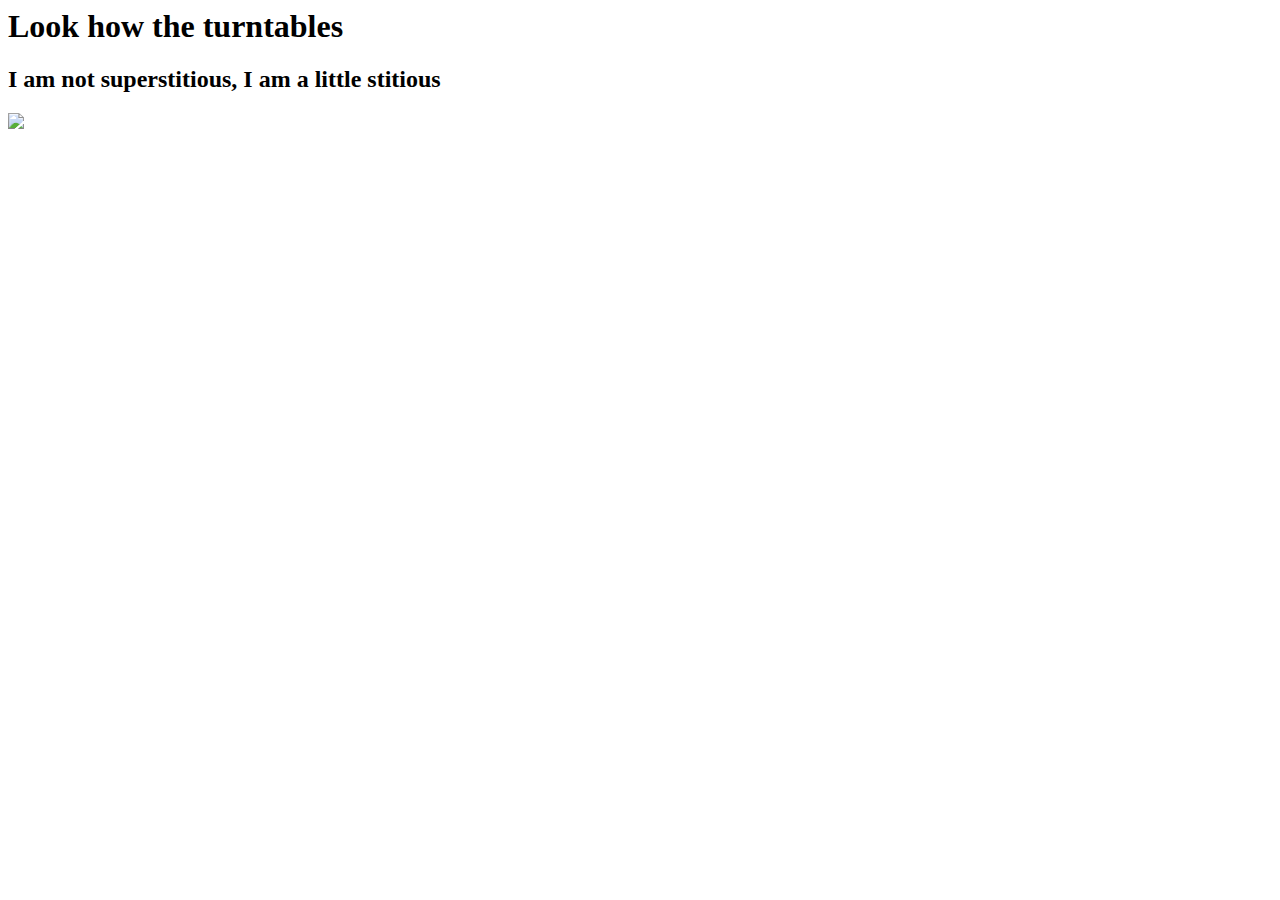
==== index.html @ 6ec38f82 "Update index.html" ====
<html lang="en">
<head>
    <meta charset="UTF-8">
    <meta name="viewport" content="width=device-width, initial-scale=1.0">
    <title>Document</title>
</head>
<body>
    <h1> Look how the turntables</h1>
    <h2>I am not superstitious, I am a little stitious</h2>
    <a> <img src="https://github.com/piyushparimal/pi/blob/3a57e7172c3b1c7725e859cbf03220beac3b795a/IMG_0705.JPG">
    </a>
    </body>
</html>
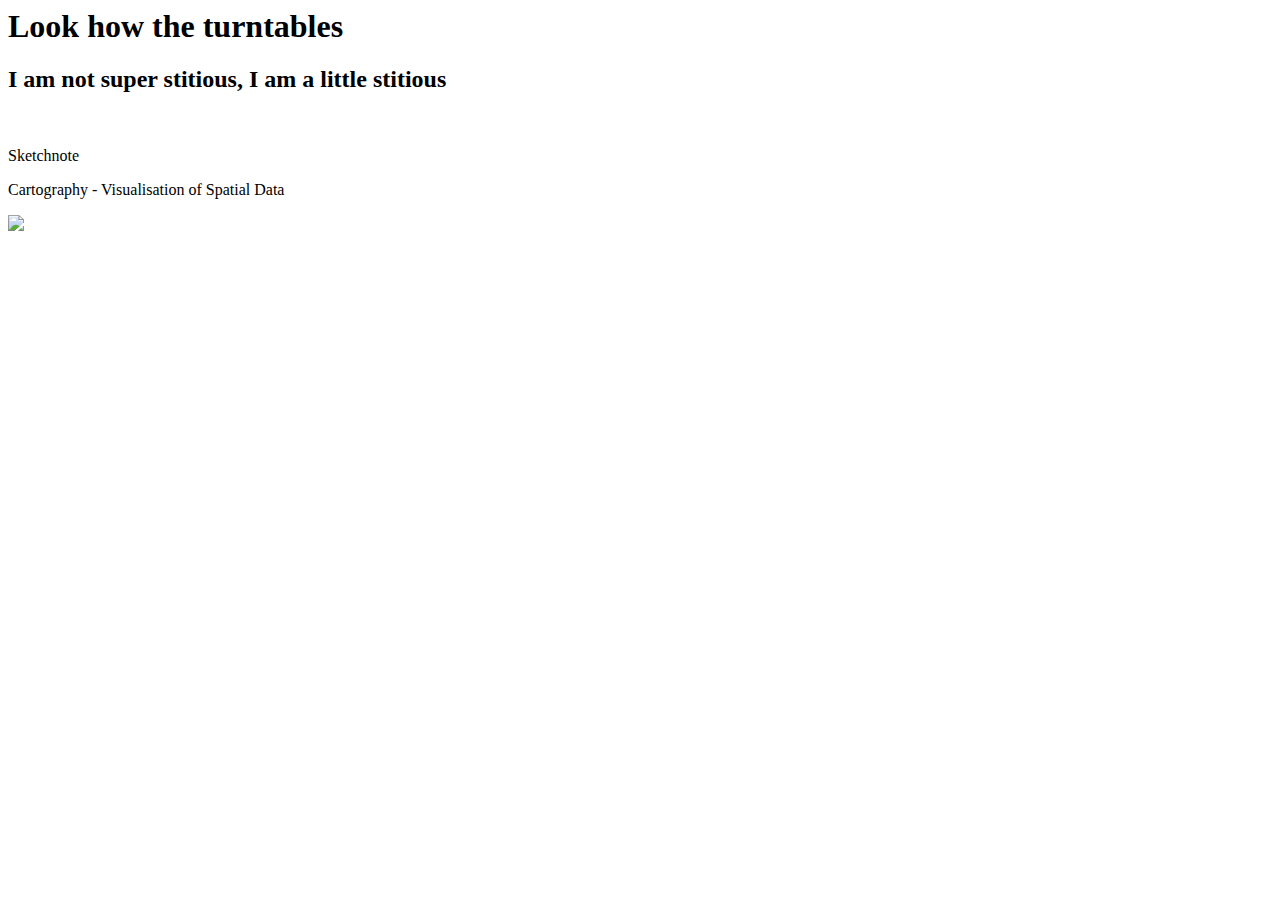
==== commit 598a3b69: "testwimg" ====
--- a/index.html
+++ b/index.html
@@ -6,8 +6,13 @@
 </head>
 <body>
     <h1> Look how the turntables</h1>
-    <h2>I am not superstitious, I am a little stitious</h2>
-    <a> <img src="https://github.com/piyushparimal/pi/blob/3a57e7172c3b1c7725e859cbf03220beac3b795a/IMG_0705.JPG">
-    </a>
+    <h2>I am not super stitious, I am a little stitious</h2>
+    <br>
+    <div class="div-section">
+        <p class="heading">Sketchnote</p>
+        <p class="sub-heading">Cartography - Visualisation of Spatial Data</p>
+        <img class="image" type="JPG" src="./pi/IMG_0705.JPG">
+    </div>
+    <br>
     </body>
-</html>
+</html>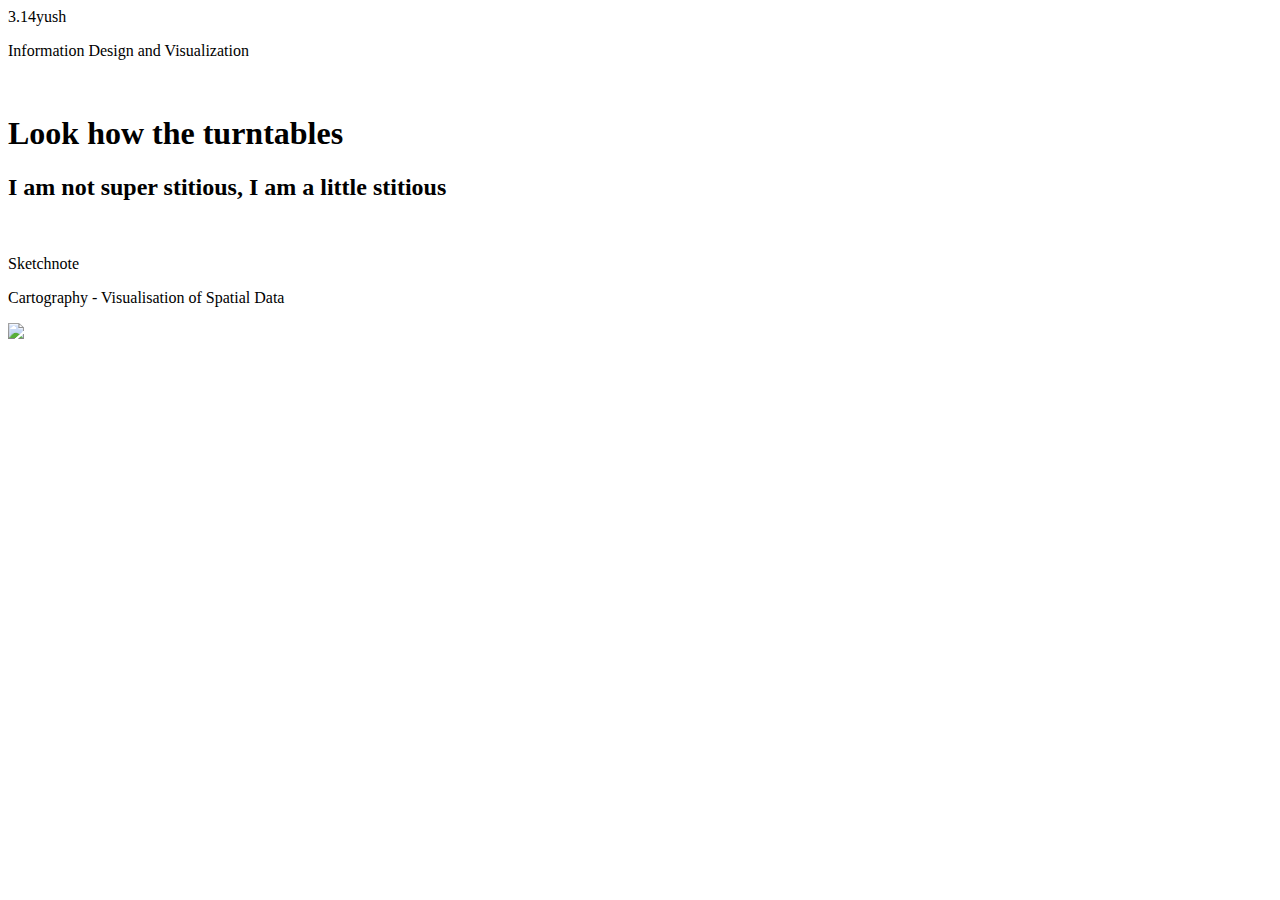
==== commit a750b2ab: "styletest2" ====
--- a/index.html
+++ b/index.html
@@ -2,9 +2,22 @@
 <head>
     <meta charset="UTF-8">
     <meta name="viewport" content="width=device-width, initial-scale=1.0">
-    <title>Document</title>
+    <title>3.14yush</title>
+    <link rel="icon" type="image" href="./Assets/IMG_20220611_154417_488.jpg">
+  <link rel="preconnect" href="https://fonts.googleapis.com">
+<link rel="preconnect" href="https://fonts.gstatic.com" crossorigin>
+<link href="https://fonts.googleapis.com/css2?family=Outfit&display=swap" rel="stylesheet">
+  <link rel="stylesheet" href="styles.css">
 </head>
-<body>
+
+<body class="body-section">
+        <div class="landing div-section">
+            <div class="flex-container-header header"> 
+                <p class="header-name font-size-22">3.14yush</p>
+            </div>
+            <p class="cover-heading"> Information Design and Visualization</p> 
+        </div>
+        <br>
     <h1> Look how the turntables</h1>
     <h2>I am not super stitious, I am a little stitious</h2>
     <br>
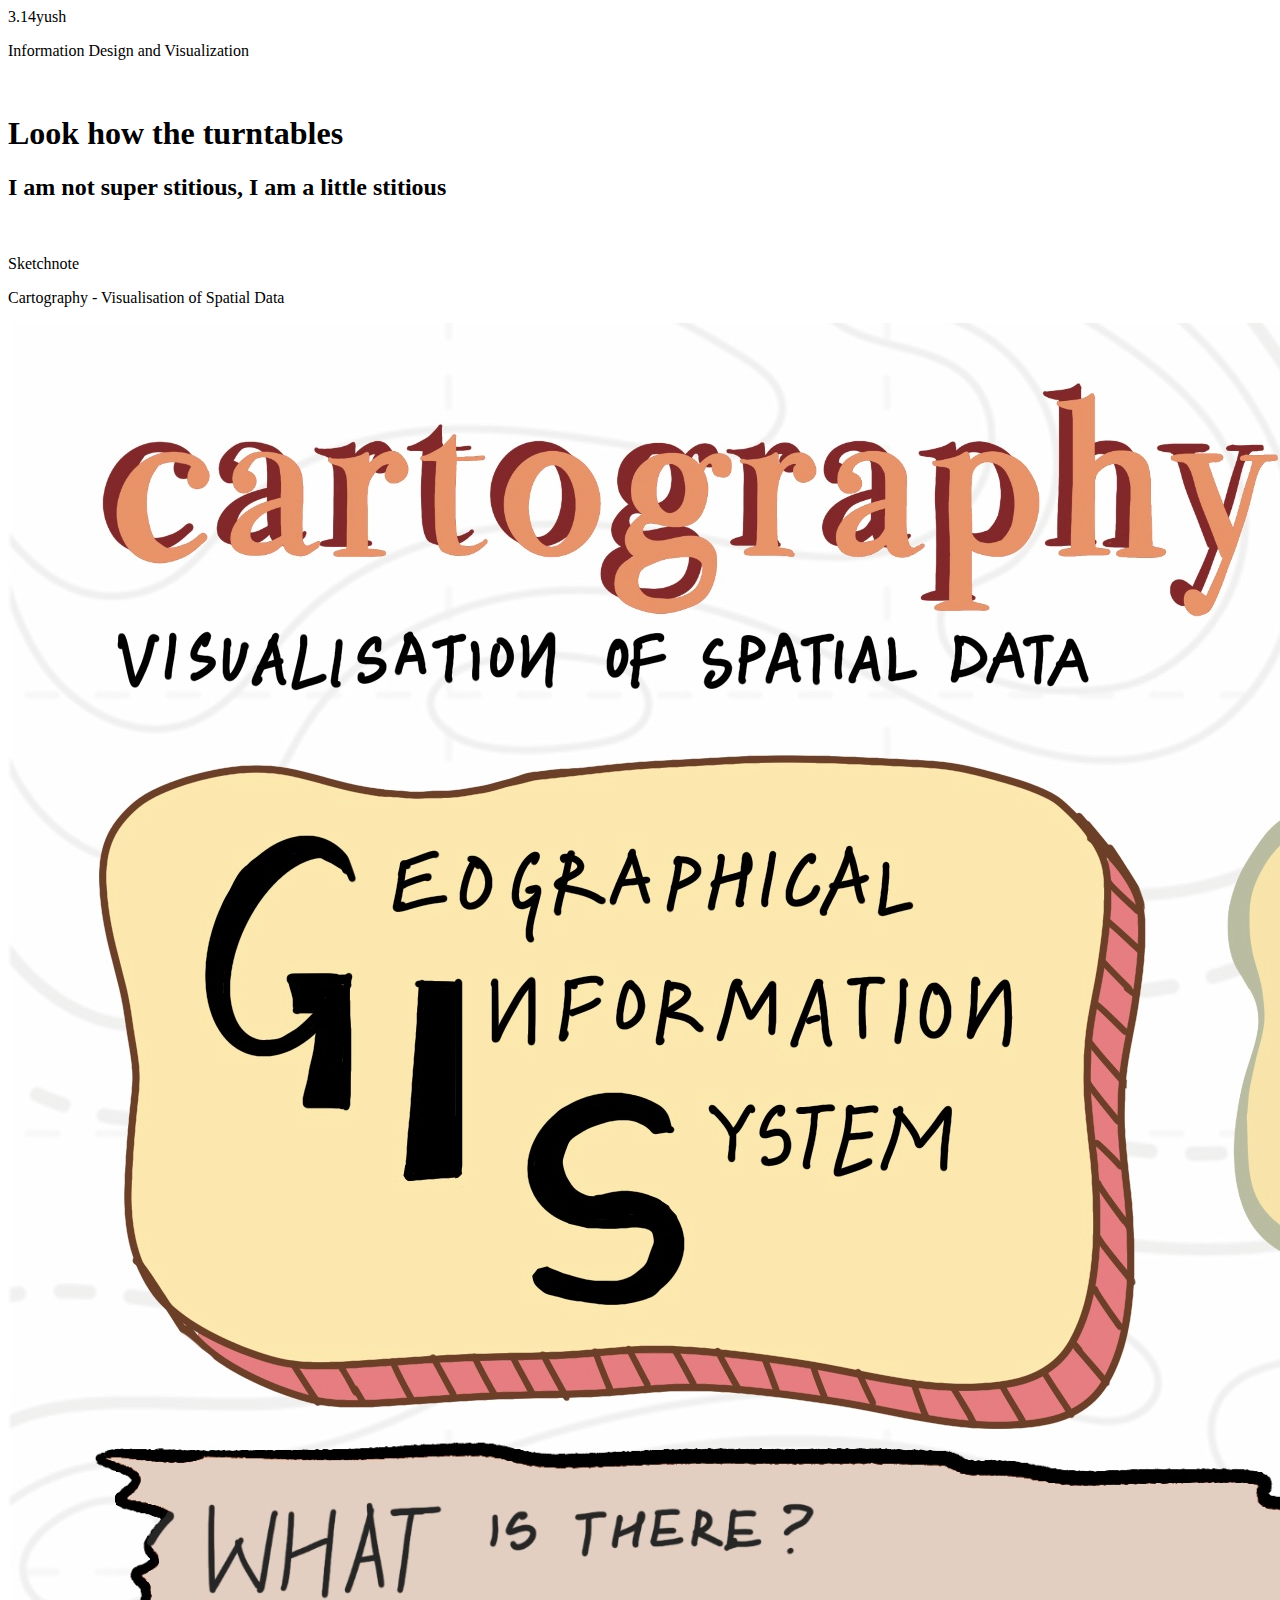
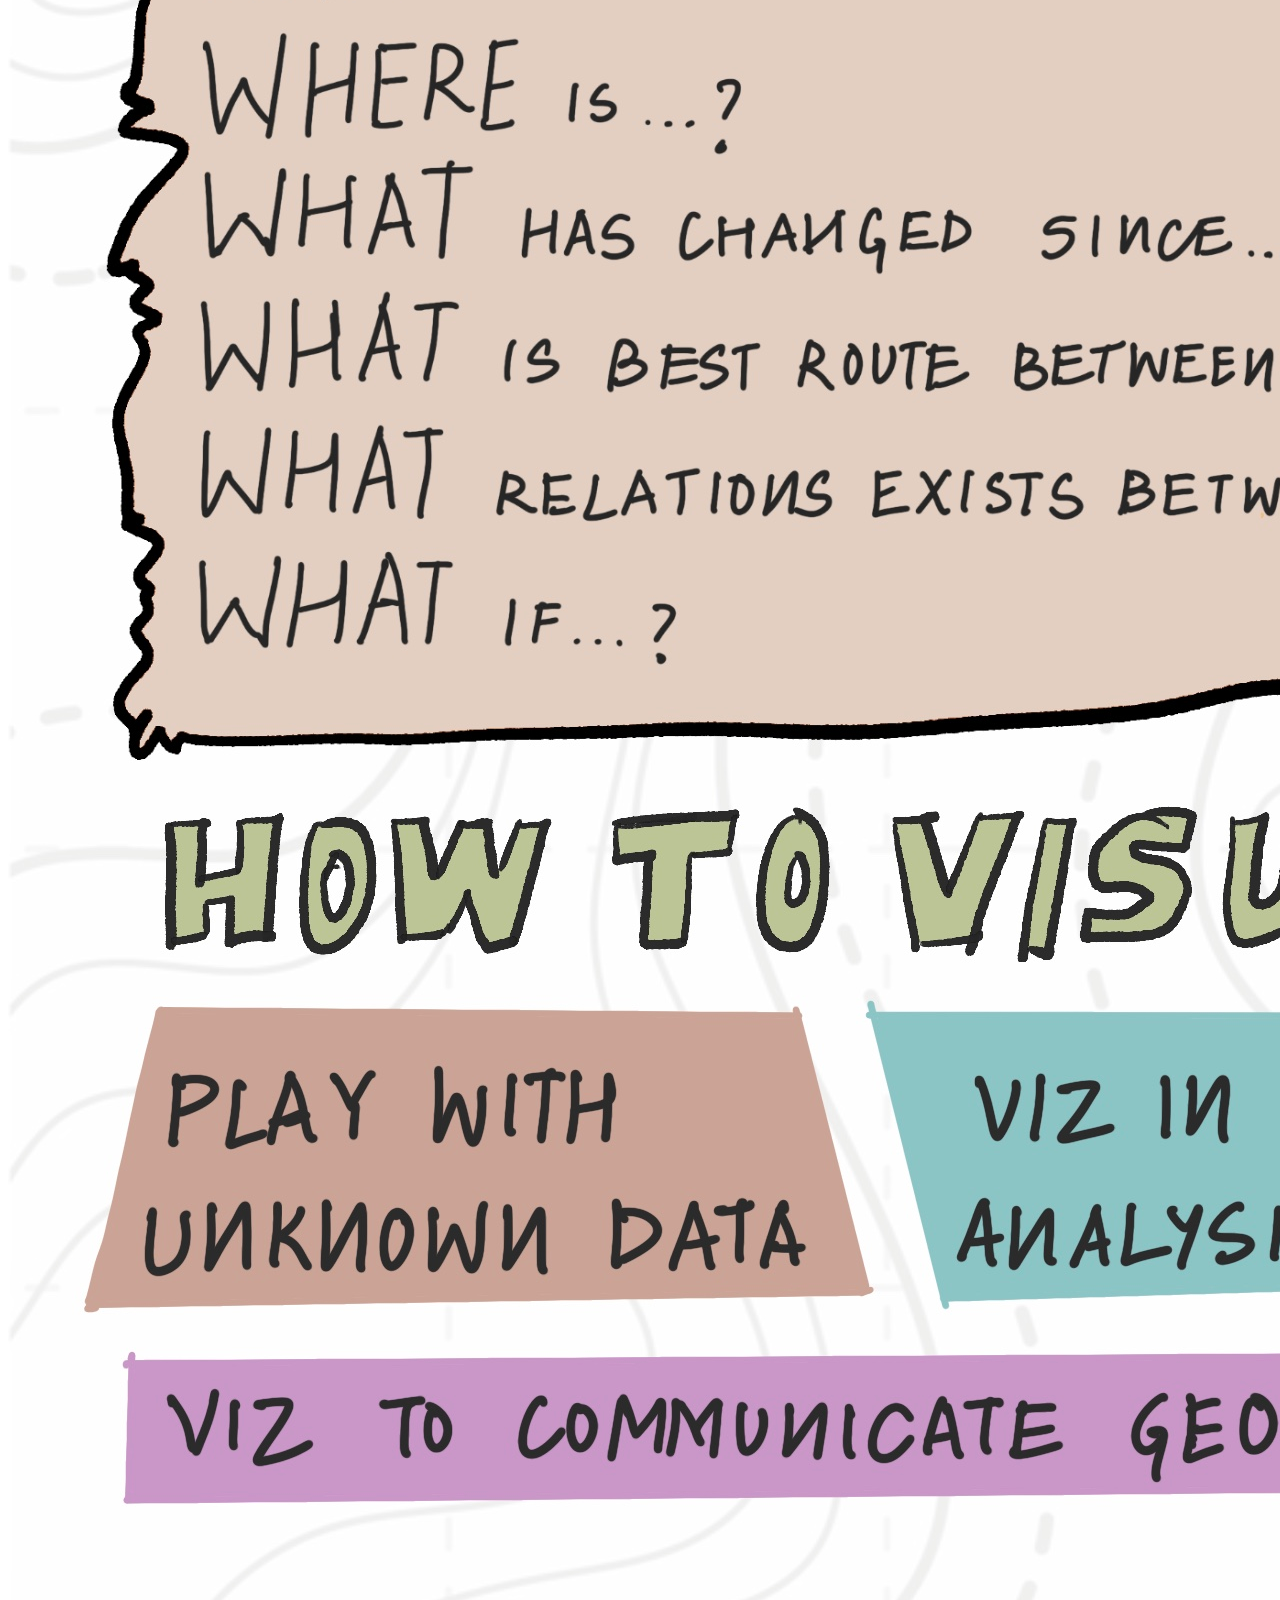
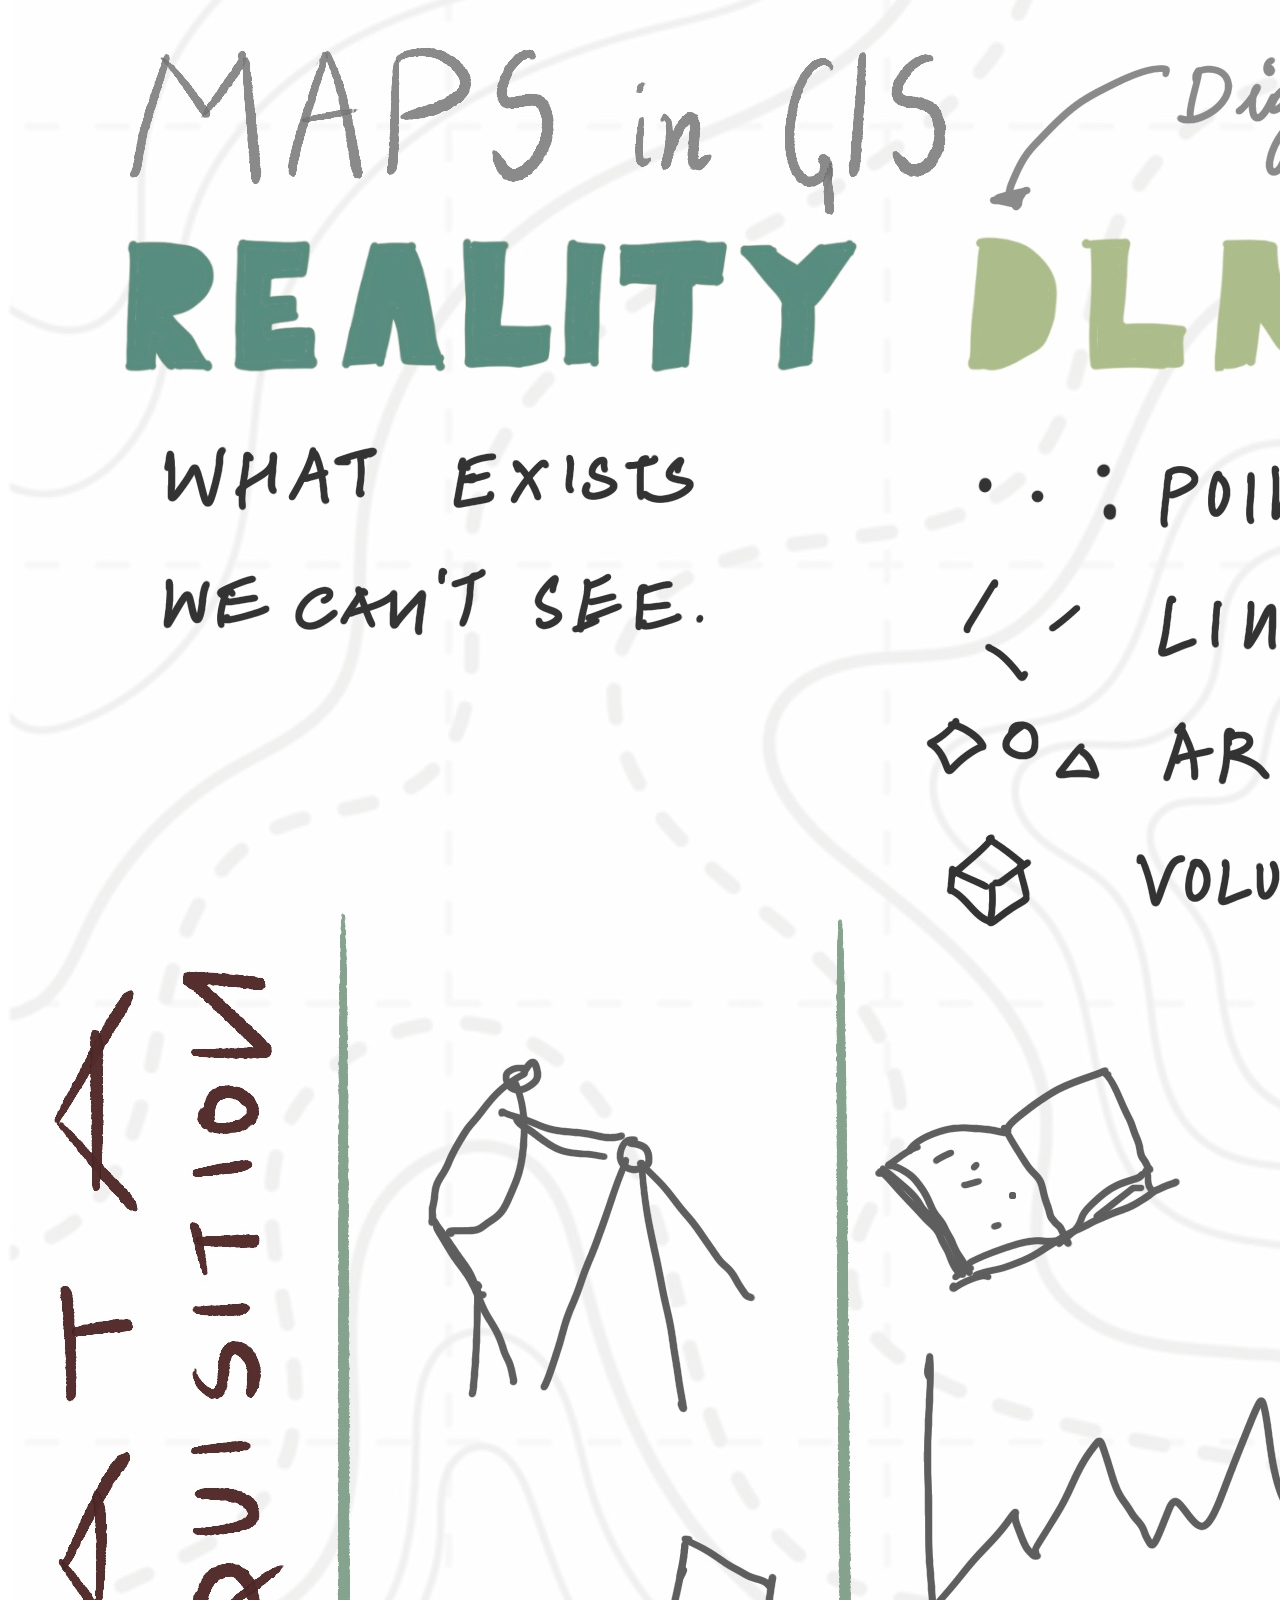
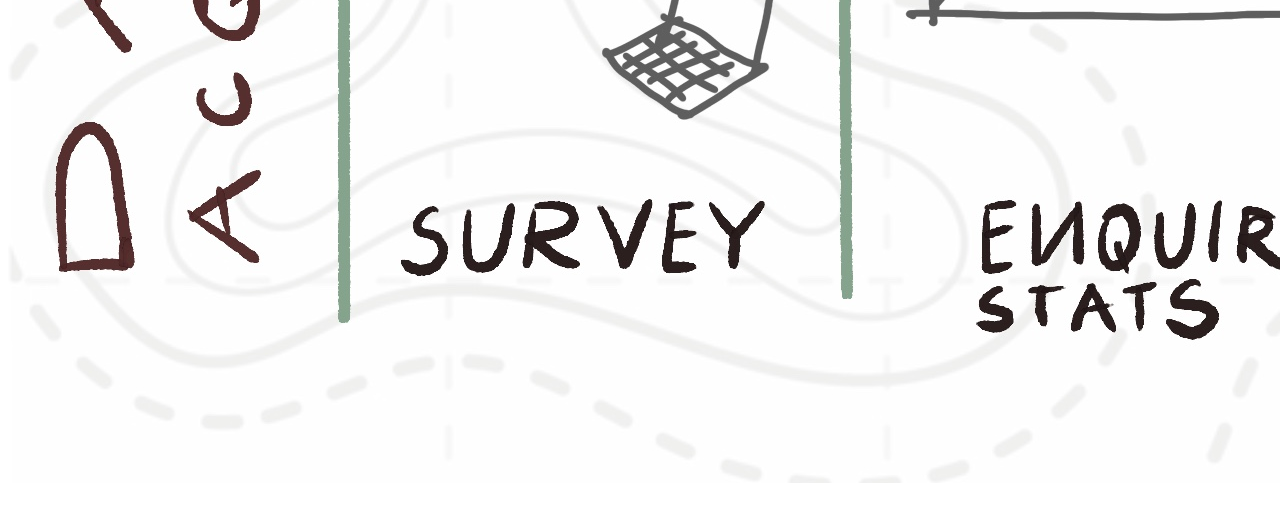
==== commit fc900735: "Update index.html" ====
--- a/index.html
+++ b/index.html
@@ -24,7 +24,7 @@
     <div class="div-section">
         <p class="heading">Sketchnote</p>
         <p class="sub-heading">Cartography - Visualisation of Spatial Data</p>
-        <img class="image" type="JPG" src="./pi/IMG_0705.JPG">
+        <img class="image" type="JPG" src="./IMG_0705.JPG">
     </div>
     <br>
     </body>
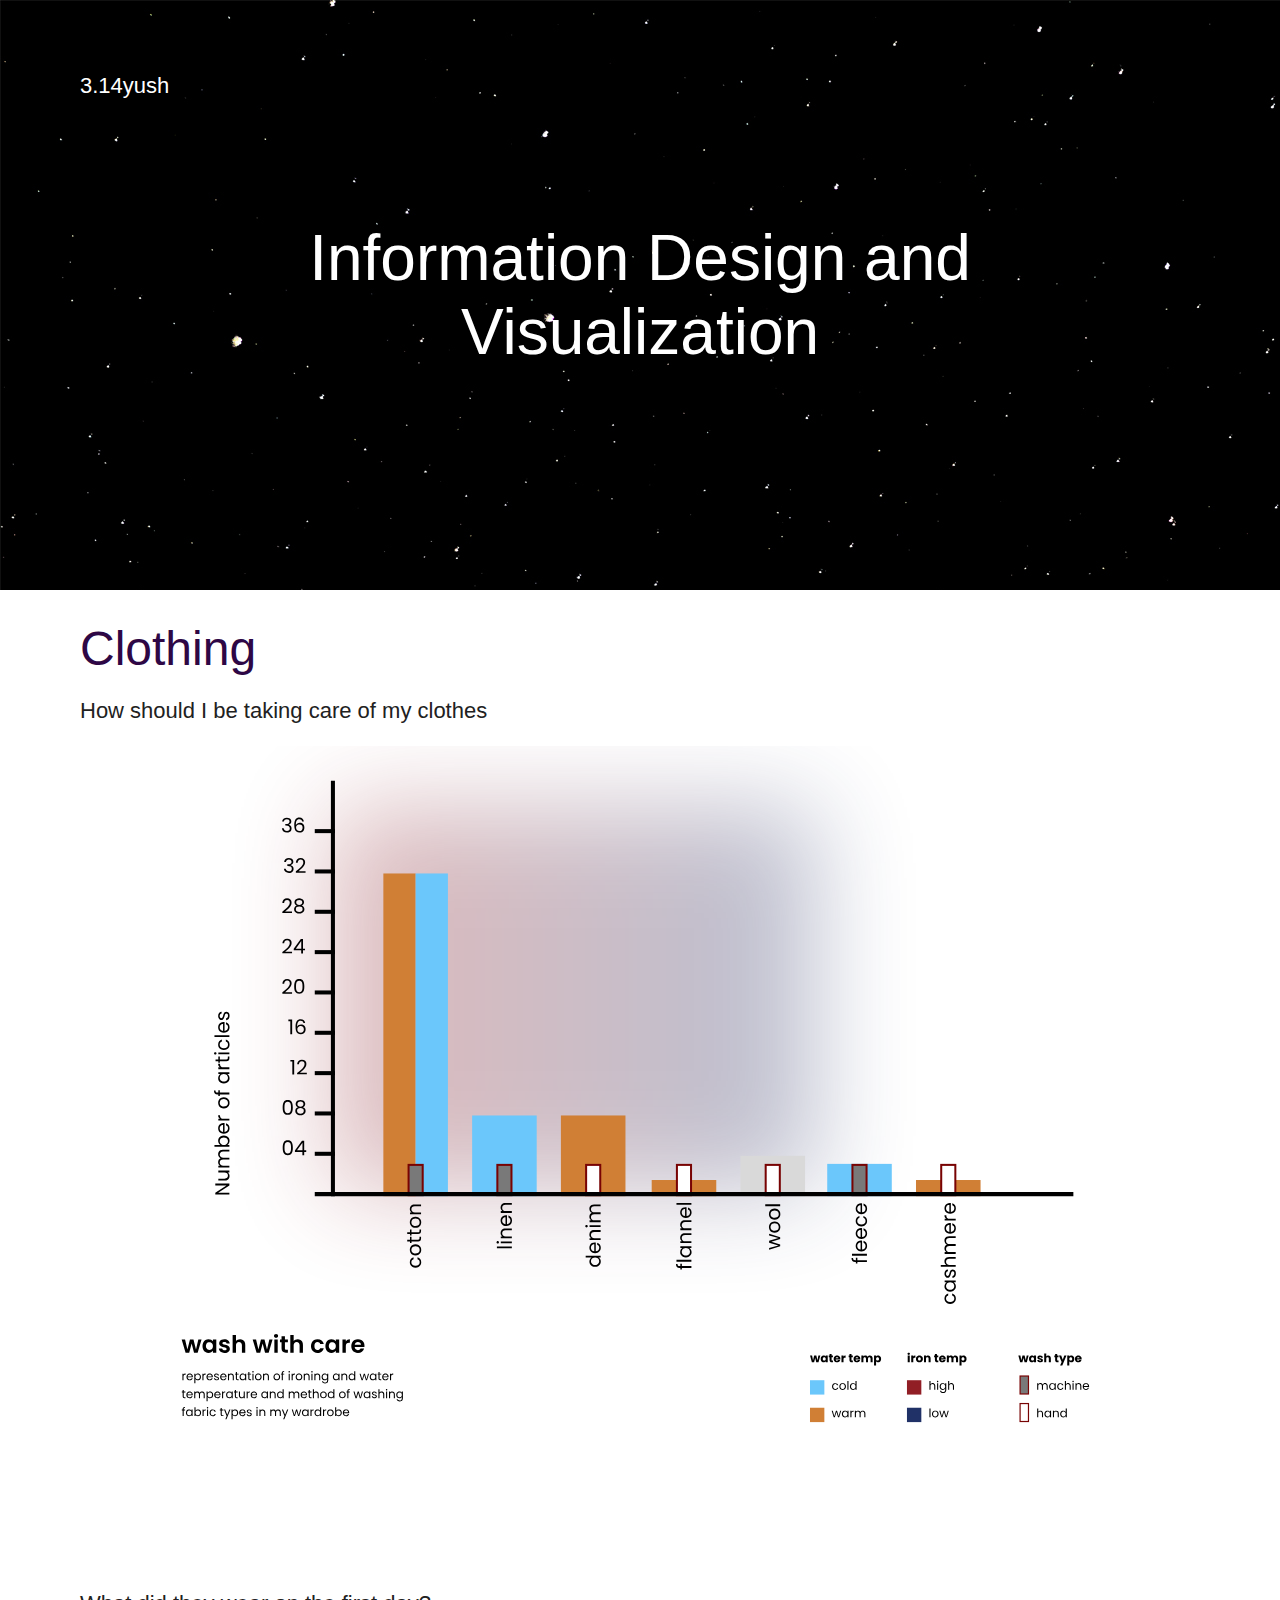
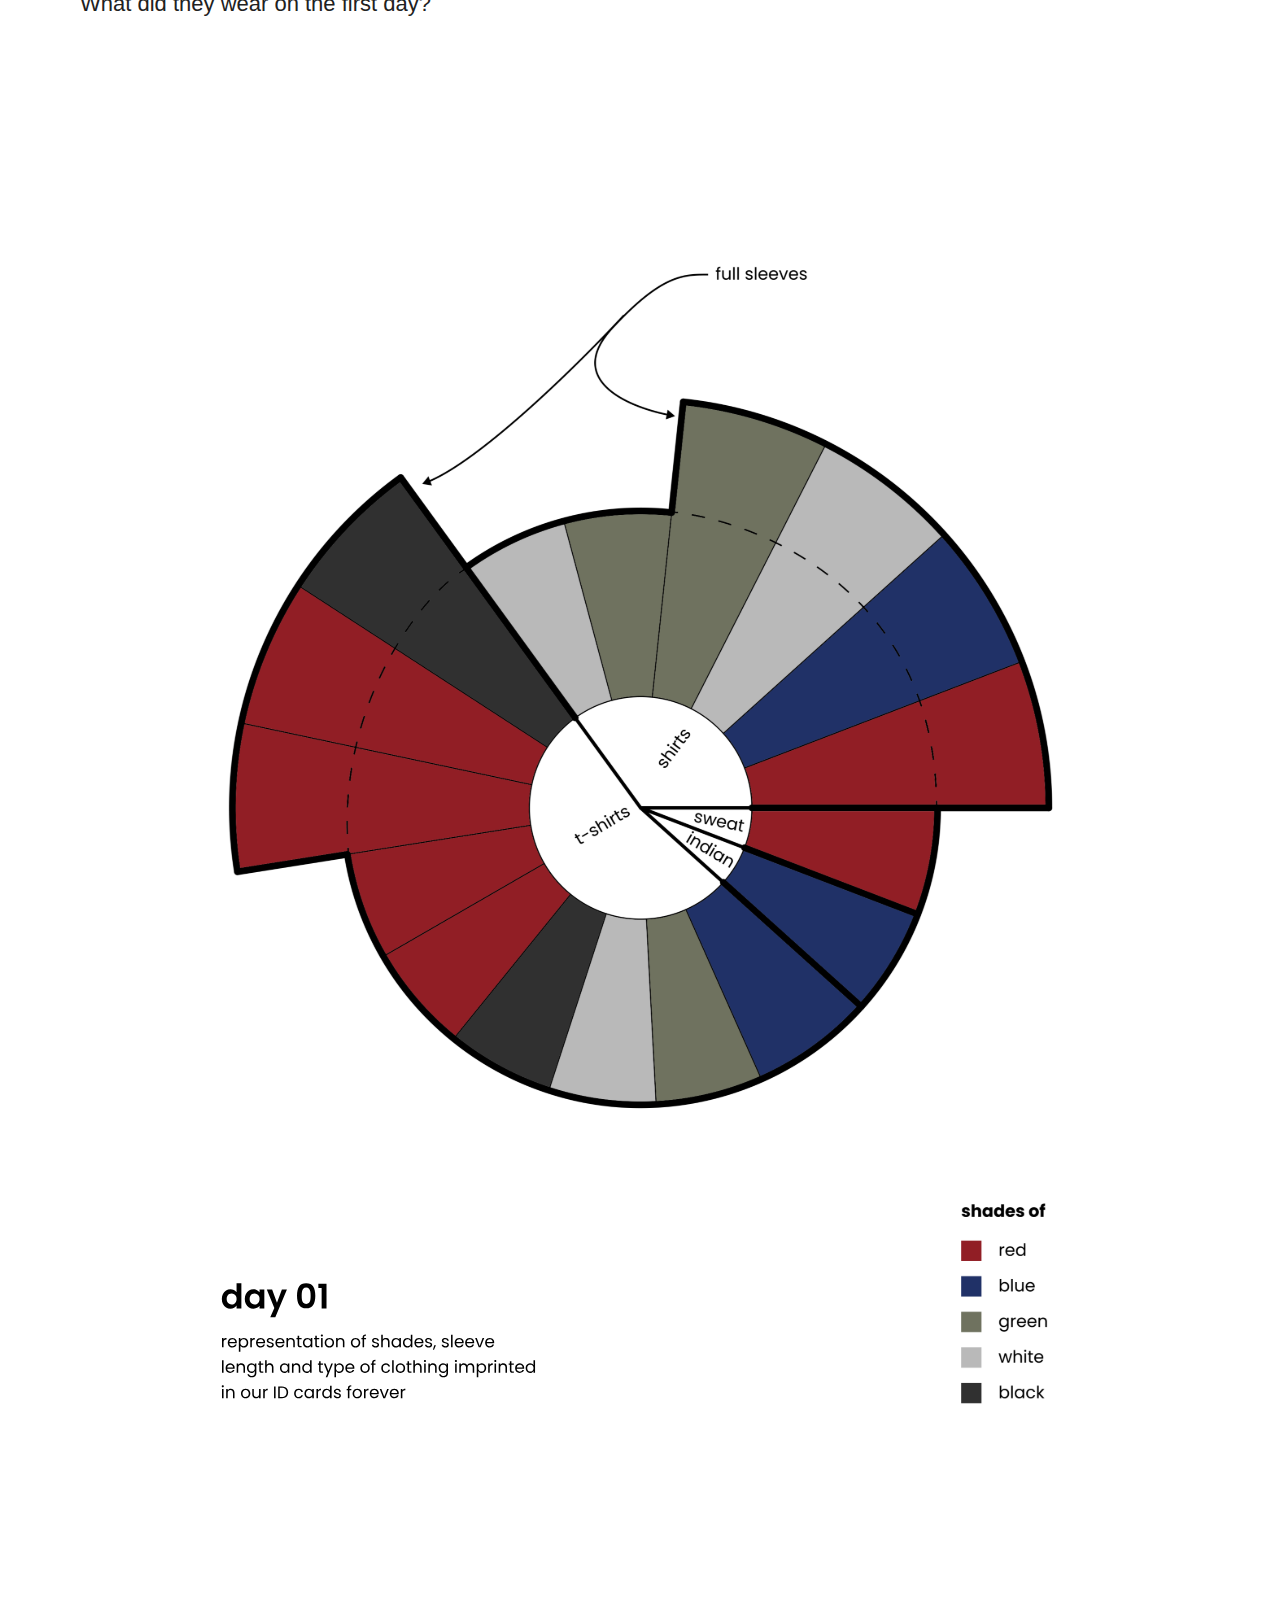
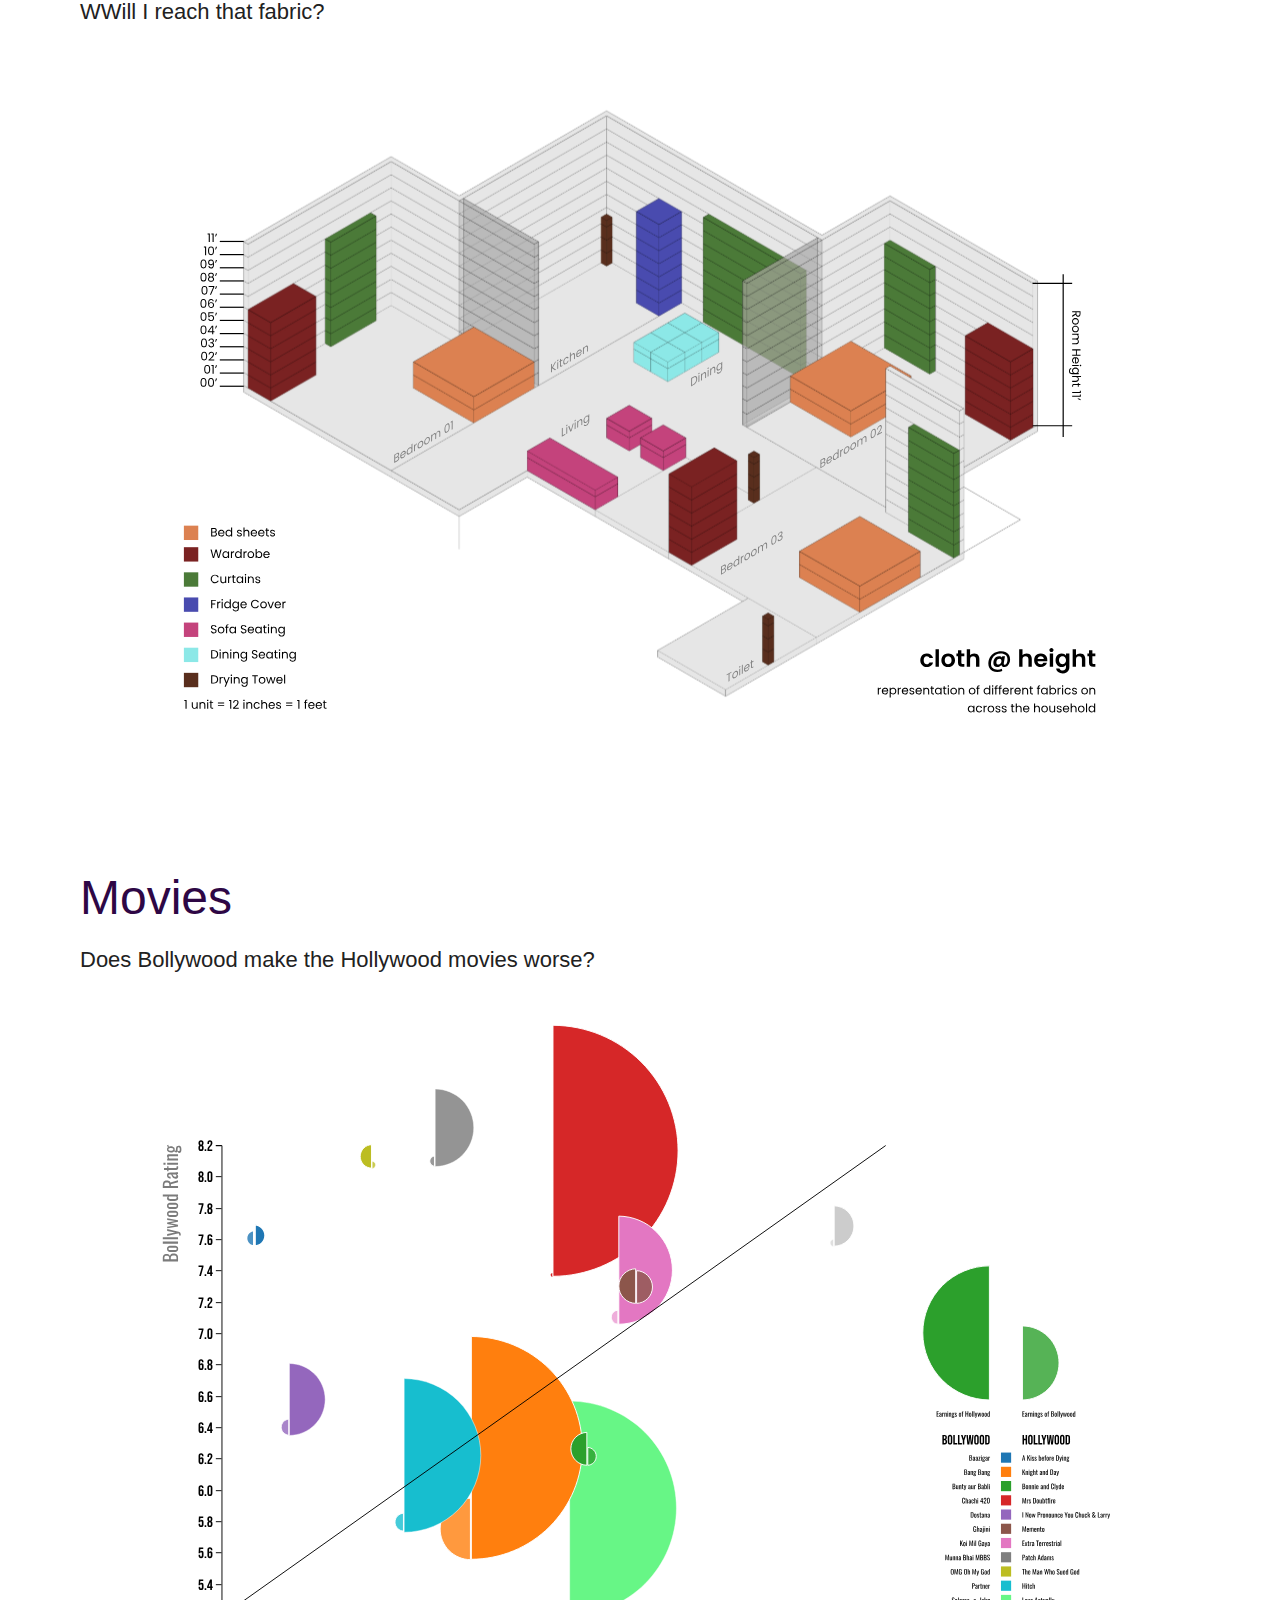
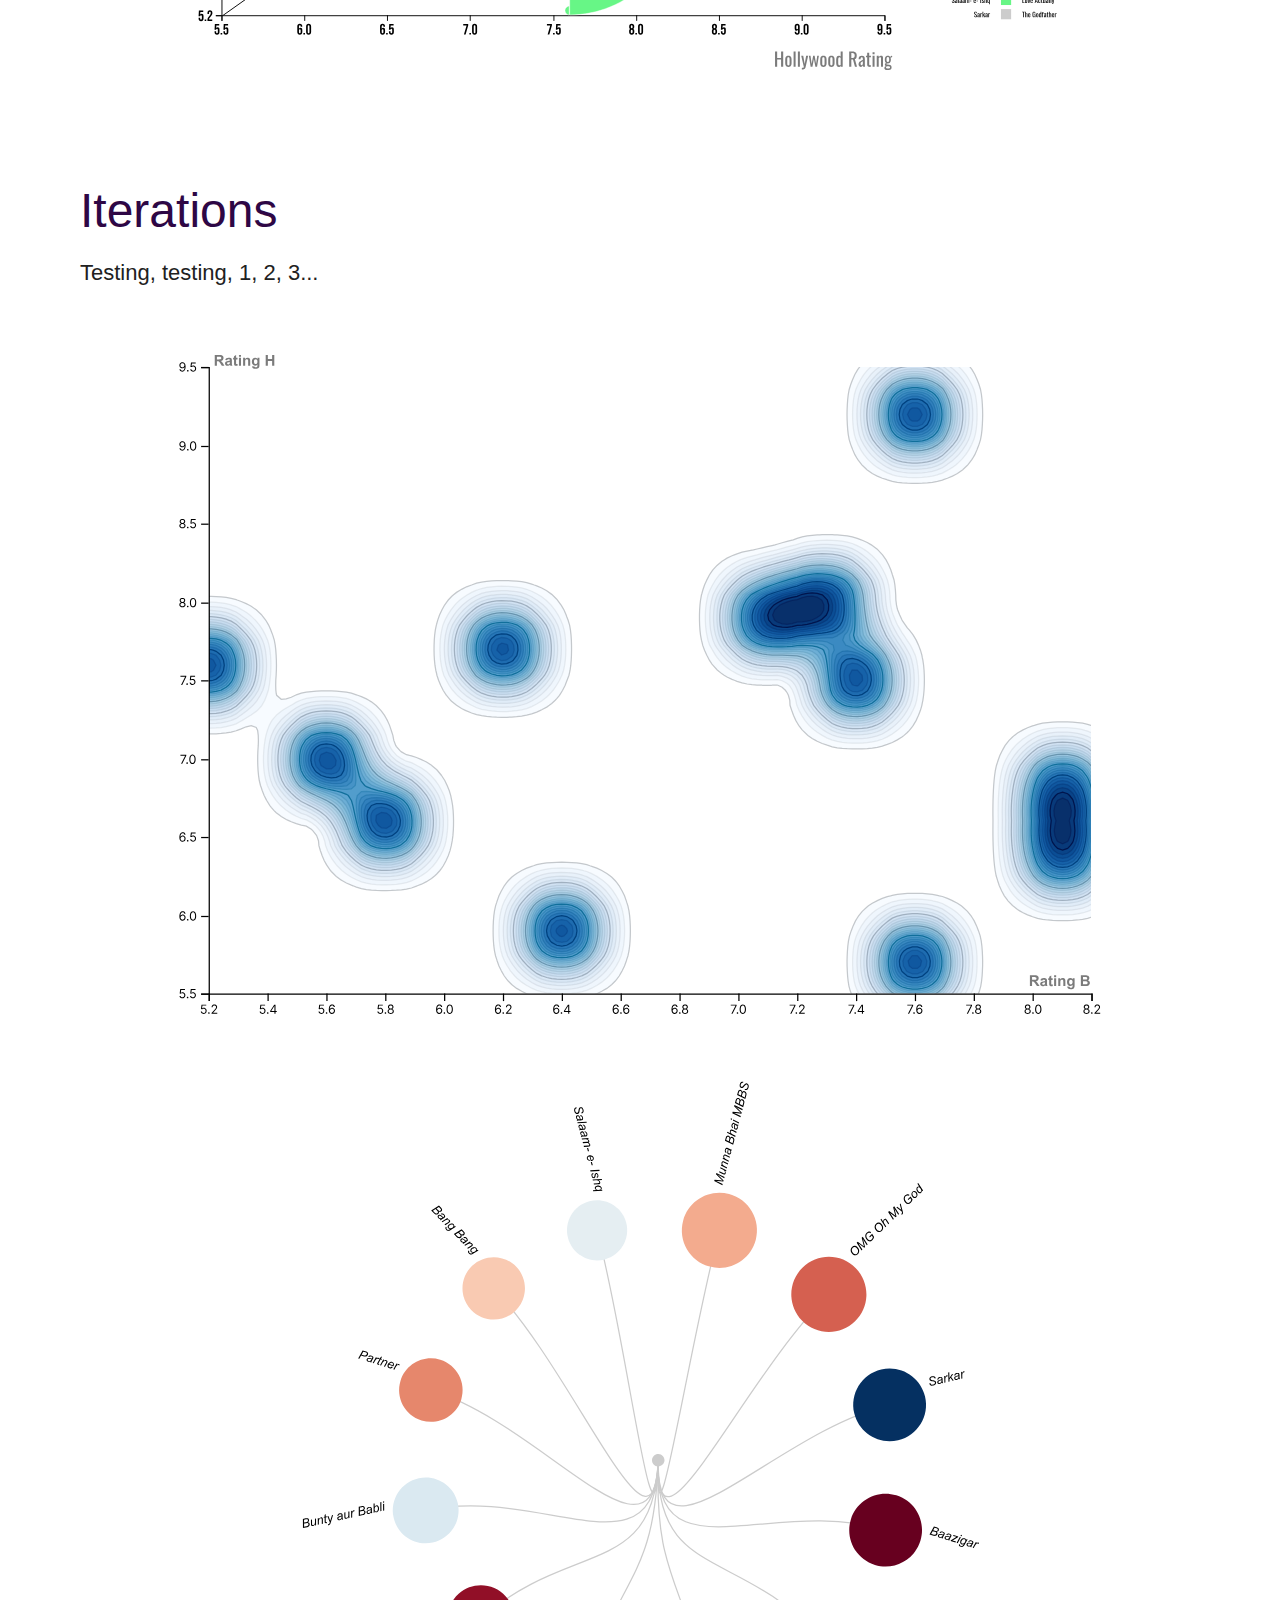
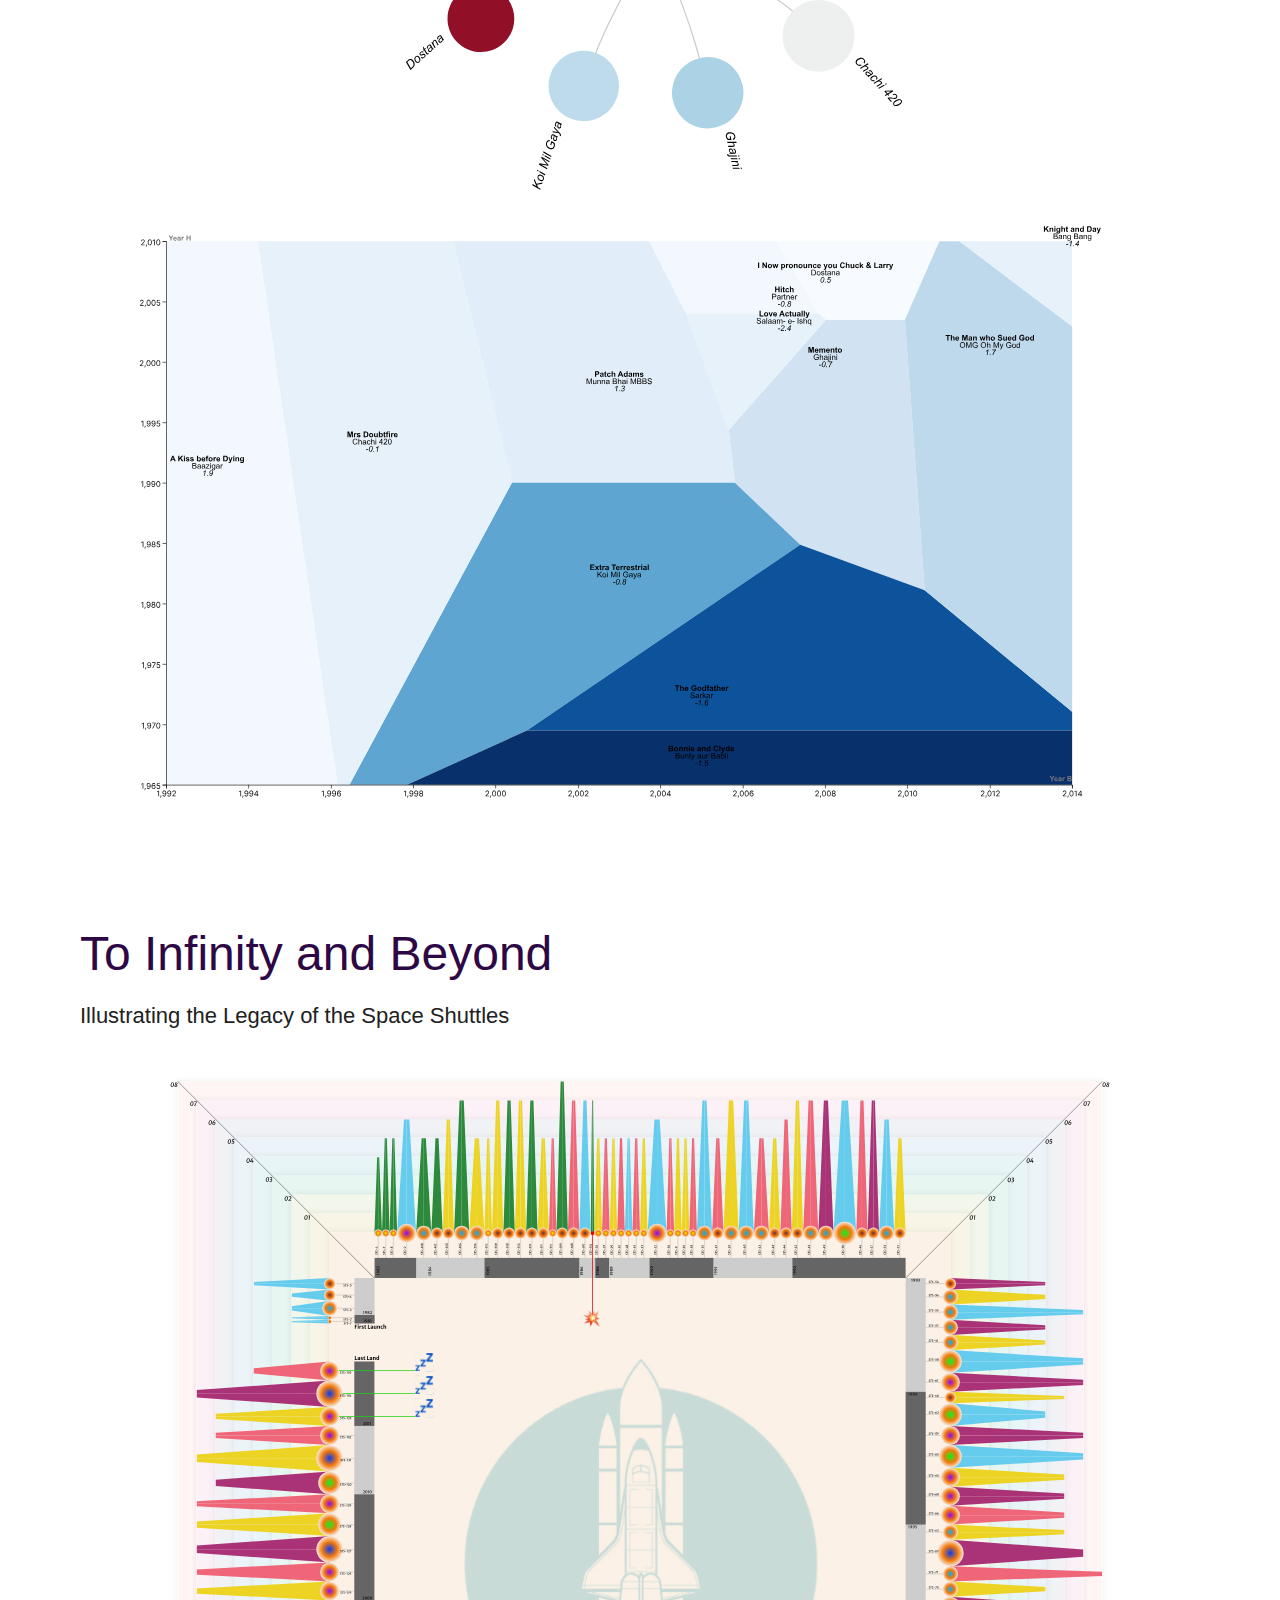
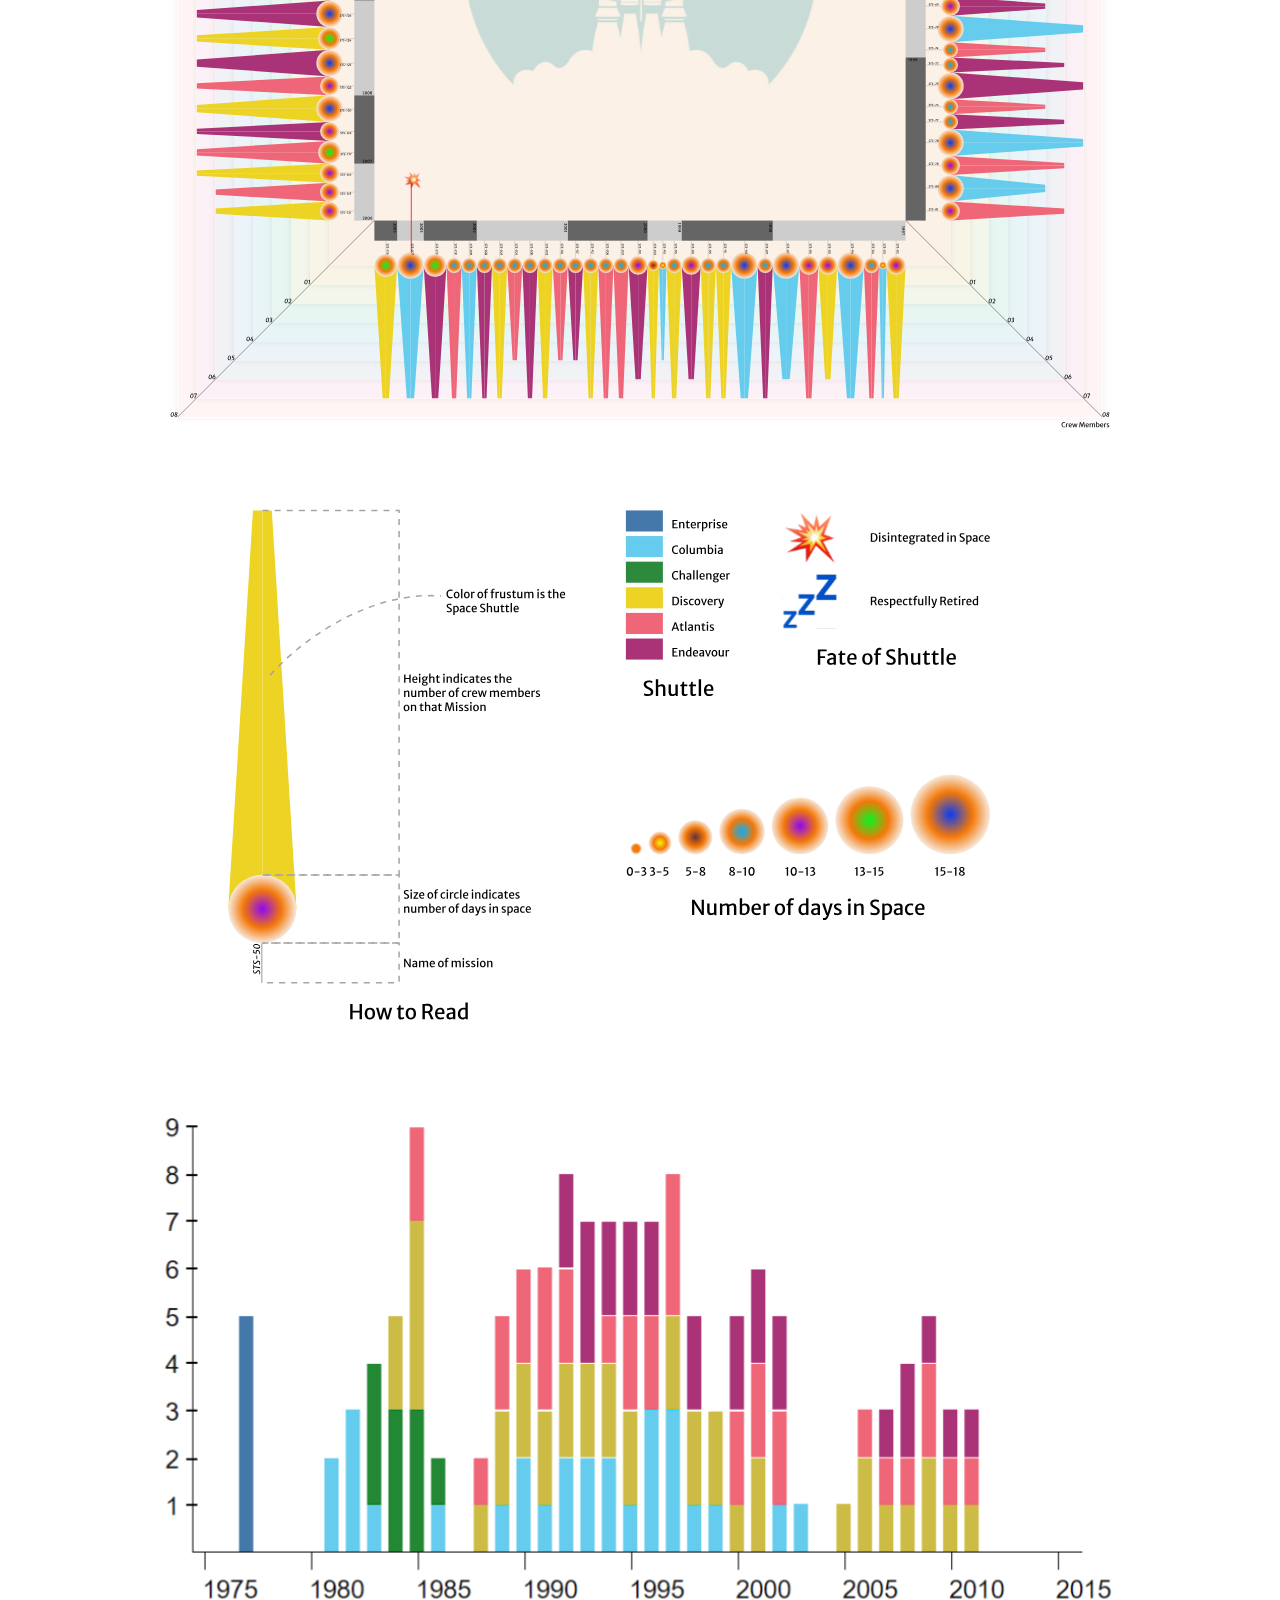
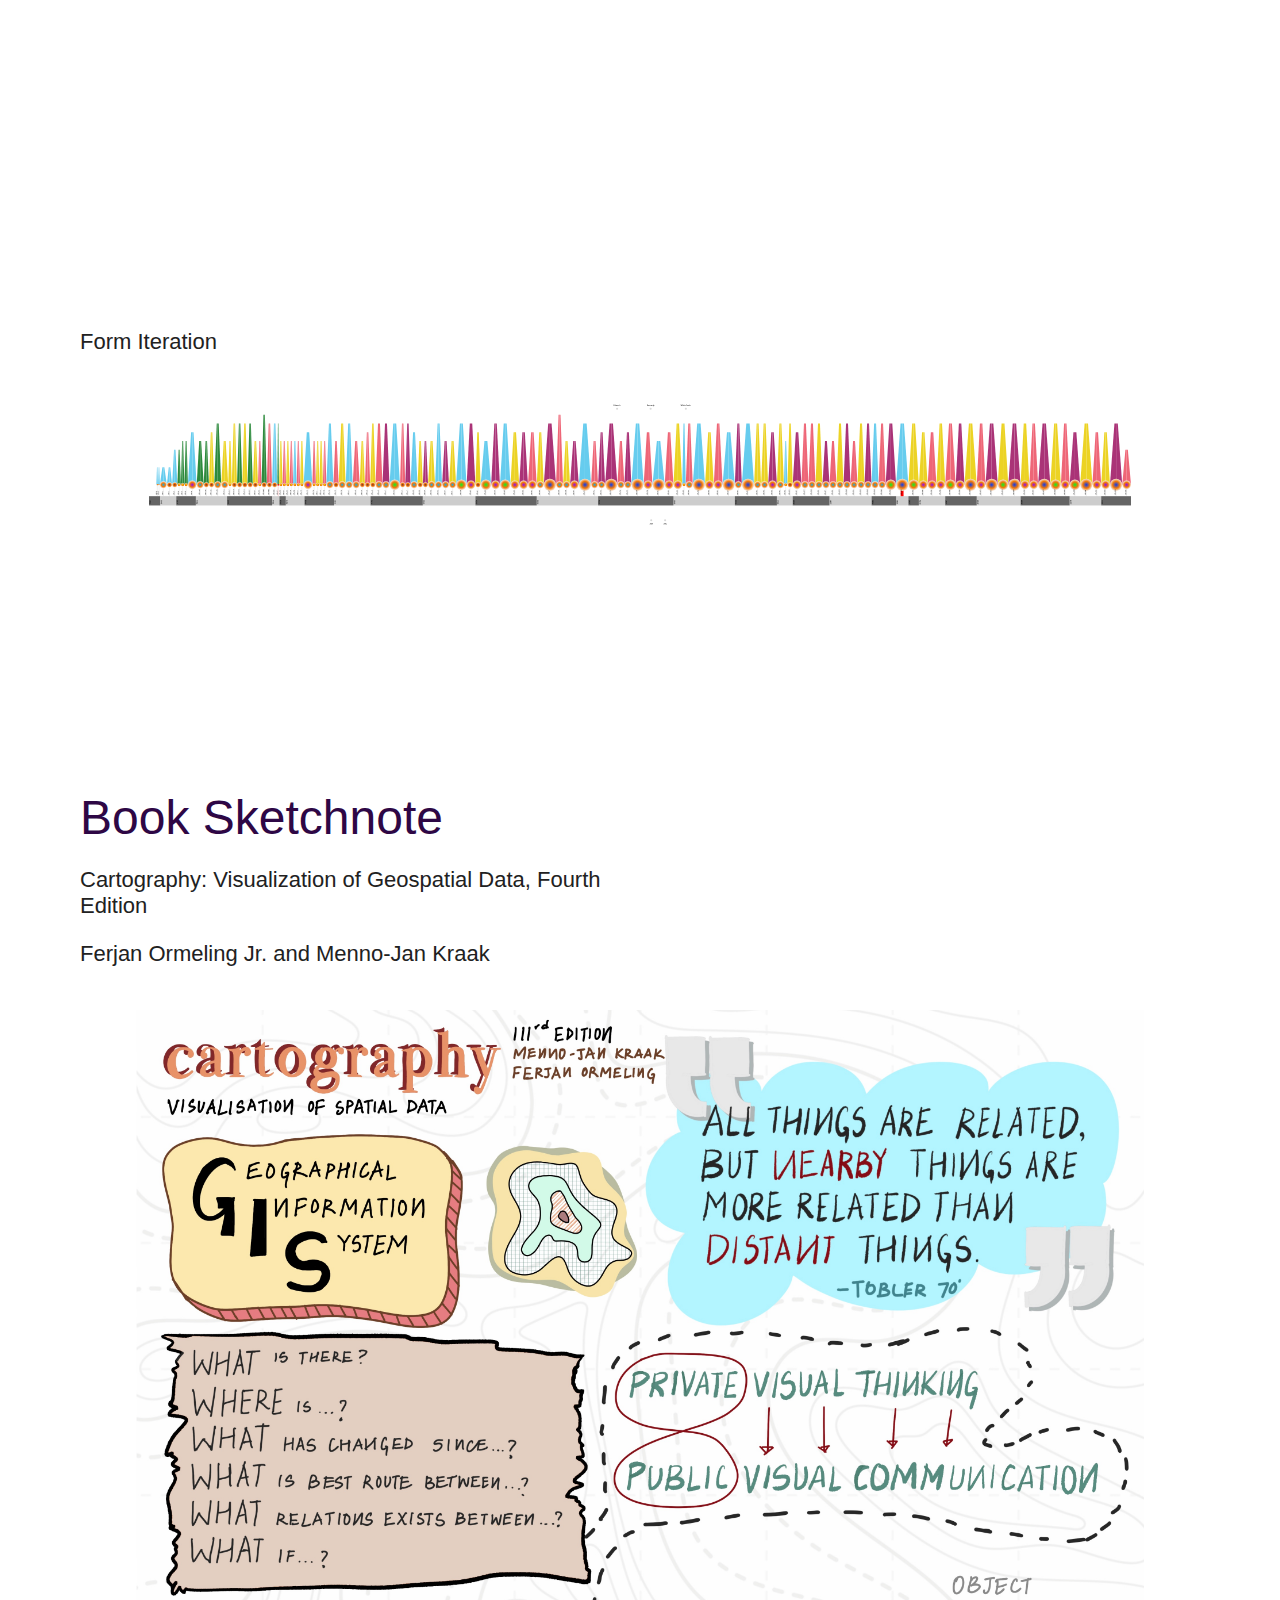
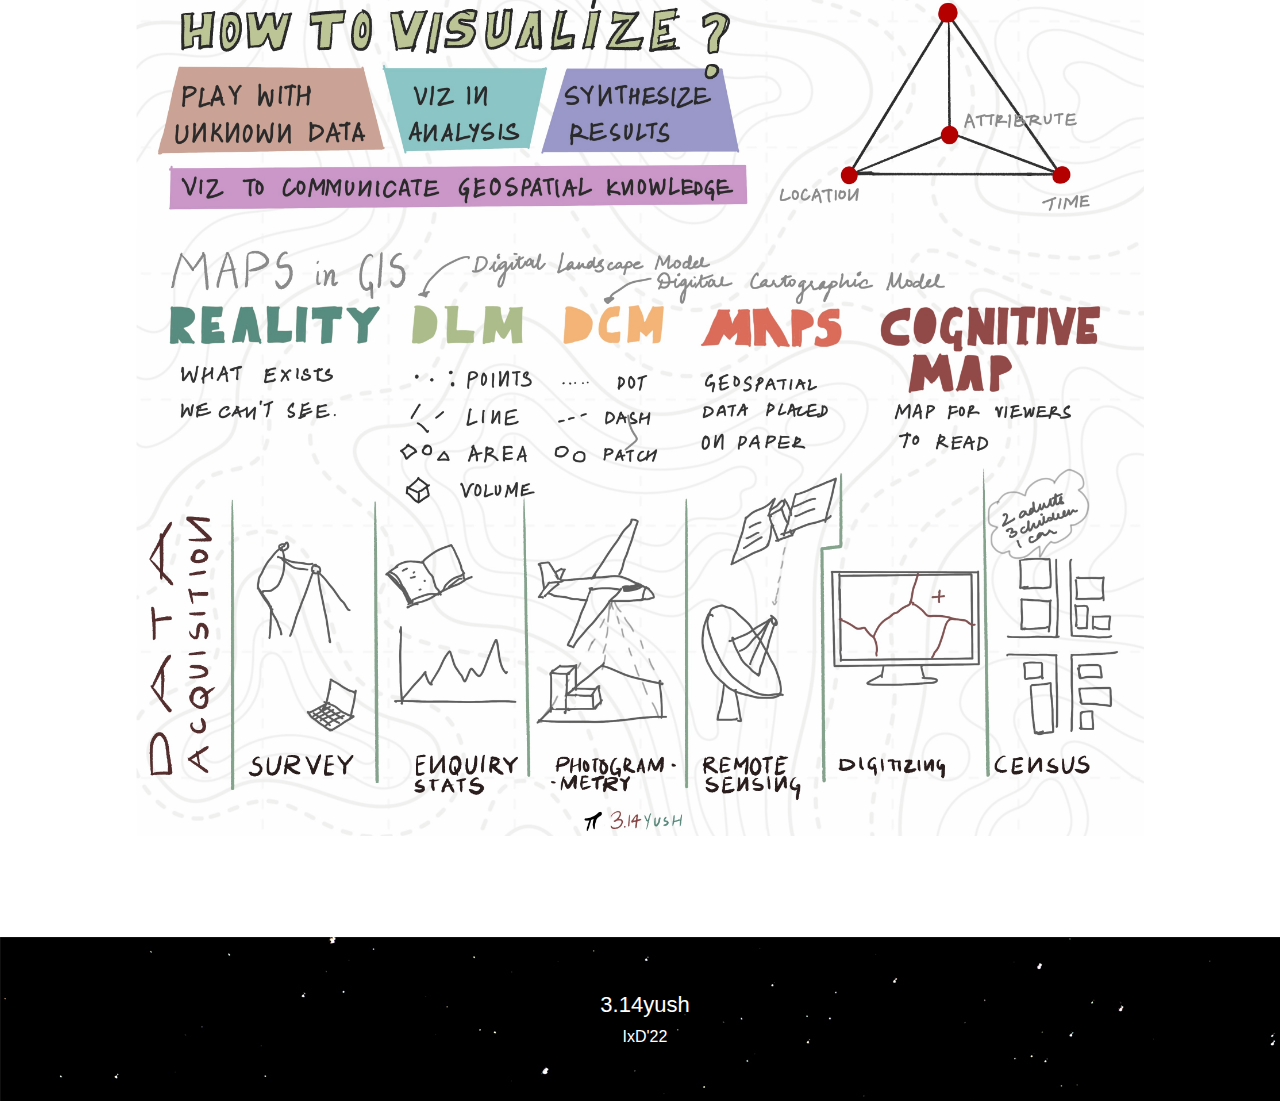
==== commit 76f149c7: "buildtest" ====
--- a/index.html
+++ b/index.html
@@ -1,31 +1,85 @@
 <html lang="en">
 <head>
     <meta charset="UTF-8">
+    <meta http-equiv="X-UA-Compatible" content="IE=edge">
     <meta name="viewport" content="width=device-width, initial-scale=1.0">
     <title>3.14yush</title>
-    <link rel="icon" type="image" href="./Assets/IMG_20220611_154417_488.jpg">
-  <link rel="preconnect" href="https://fonts.googleapis.com">
-<link rel="preconnect" href="https://fonts.gstatic.com" crossorigin>
-<link href="https://fonts.googleapis.com/css2?family=Outfit&display=swap" rel="stylesheet">
-  <link rel="stylesheet" href="styles.css">
+    <link rel="preconnect" href="https://fonts.googleapis.com">
+    <link rel="preconnect" href="https://fonts.gstatic.com" crossorigin>
+    <link href="https://fonts.googleapis.com/css2?family=Oswald:wght@400;600&display=swap" rel="stylesheet">
+  <link rel="stylesheet" href="./style.css">
+
 </head>
 
 <body class="body-section">
-        <div class="landing div-section">
-            <div class="flex-container-header header"> 
-                <p class="header-name font-size-22">3.14yush</p>
-            </div>
-            <p class="cover-heading"> Information Design and Visualization</p> 
+    <div class="landing div-section">
+        <div class="flex-container-header header"> 
+            <p class="header-name font-size-22">3.14yush</p>
         </div>
-        <br>
-    <h1> Look how the turntables</h1>
-    <h2>I am not super stitious, I am a little stitious</h2>
+        <p class="cover-heading"> Information Design and Visualization</p> 
+    </div>
+    <br>
+<!-- 
+    <div class="div-section">
+
+    </div> -->
+    <div class="div-section">
+        <p class="heading">Clothing</p>
+        <p class="sub-heading">How should I be taking care of my clothes</p>
+        <img class="image" type="svg" src="./Assets/01_1-ClothesCare.svg">
+    </div>
     <br>
     <div class="div-section">
-        <p class="heading">Sketchnote</p>
-        <p class="sub-heading">Cartography - Visualisation of Spatial Data</p>
-        <img class="image" type="JPG" src="./IMG_0705.JPG">
+        <p class="heading"></p>
+        <p class="sub-heading">What did they wear on the first day? </p>
+        <img class="image" type="svg" src="./Assets/01_2-ClothesDay01.svg">
     </div>
     <br>
-    </body>
+    <div class="div-section">
+        <p class="heading"></p>
+        <p class="sub-heading">WWill I reach that fabric? </p>
+        <img class="image" type="svg" src="./Assets/01_3-Clothes@height.svg">
+    </div>
+    <br>
+    <div class="div-section">
+        <p class="heading">Movies</p>
+        <p class="sub-heading">Does Bollywood make the Hollywood movies worse?</p>
+        <img class="image" type="svg" src="./Assets/02_1-MoviesCompare.svg">
+    </div>
+    <br>
+    <div class="div-section">
+        <p class="heading">Iterations</p>
+        <p class="sub-heading">Testing, testing, 1, 2, 3...</p>
+        <img class="image" type="svg" src="./Assets/02_1-MoviesAttempt01.svg">
+        <img class="image" type="svg" src="./Assets/02_1-MoviesAttempt02.svg">
+        <img class="image" type="svg" src="./Assets/02_1-MoviesAttempt03.svg">
+    </div>
+    <br>
+    <div class="div-section">
+        <p class="heading">To Infinity and Beyond</p>
+        <p class="sub-heading">Illustrating the Legacy of the Space Shuttles</p>
+        <img class="image" type="svg" src="./Assets/03_1-Space Shuttles.svg">
+        <img class="image" type="svg" src="./Assets/03_2-Legend01.svg">
+        <img class="image" type="svg" src="./Assets/03_3-Legend02.svg">
+    </div>
+    <br>
+    <div class="div-section">
+        <p class="heading"></p>
+        <p class="sub-heading">Form Iteration</p>
+        <img class="image" type="svg" src="./Assets/03_4-Linear.svg">
+    </div>
+    <br>
+    <div class="div-section">
+        <p class="heading">Book Sketchnote</p>
+        <p class="sub-heading">Cartography: Visualization of Geospatial Data, Fourth Edition</p>
+        <p class="sub-heading">Ferjan Ormeling Jr. and Menno-Jan Kraak</p>
+        <br>
+        <img class="image" type="JPG" src="./Assets/Sketchnote.JPG">
+    </div>
+    <br>
+    <div class="footer">
+        <p class="footer-text font-size-22">3.14yush</p>
+        <p class="footer-text font-size-16">IxD'22</p>
+    </div>
+</body>
 </html>--- a/style.css
+++ b/style.css
@@ -0,0 +1,120 @@
+.landing
+{
+    width: auto;
+    padding: 30px;
+    background-image: url("./Assets/Moon\ +\ Stars.jpg");
+}
+.header
+{
+    color: #ffffff;
+    height: 50px;
+    width: 100%;
+    margin-top: 20px;
+}
+.header-name{
+    width: 100%;
+    margin: 10px 0px 0px 0px;
+    vertical-align: middle;
+}
+.header-logo
+{
+    margin-right: 0px;
+    /* width: inherit; */
+}
+.flex-container-header {
+    display: flex;
+    flex-wrap: nowrap;
+    justify-content: end;
+  }
+
+.body-section
+{
+    font-size: 18px;
+    font-family: 'Outfit', sans-serif;
+    margin: 0px;
+}
+.cover-heading
+{
+    vertical-align: middle;
+    font-size: 64px;
+    text-align: center;
+    padding: 108px;
+    color: #ffffff;
+    margin: 0;
+}
+.flex-container-row
+{
+    display: flex;
+    flex-wrap: nowrap;
+    flex-direction: row;
+    justify-content: center;
+    
+}
+.flex-container-column
+{
+    display: flex;
+    flex-wrap: nowrap;
+    flex-direction: column;
+    
+}
+.flex-items{
+
+}
+.image
+{
+    width: 90%;
+    display: block;
+    margin: auto;
+    text-align: center;
+}
+.heading
+{
+    width: 60%;
+    font-size: 48px;
+    color: #2E0745;
+    margin: 0px;
+}
+.sub-heading
+{
+    width: 50%;
+    font-size: 22px;
+    color: #212121;
+}
+.div-section
+{
+    min-height: 500px;
+    padding: 10px 80px 80px 80px;
+    align-content: center;
+}
+.placeholder
+{
+    display: block;
+    background-color: #e4e4e4;
+    width: 70%;
+    height: 400px;
+    margin: auto;
+    padding: 30px;
+}
+.footer
+{
+    width: auto;
+    padding: 50px;
+    background-image: url("./Assets/Moon\ +\ Stars.jpg");
+    margin: 0px;
+}
+.footer-text
+{
+    color: #ffffff;
+    padding: 5px;
+    margin: 0px;
+    width: 100%;
+    text-align: center;
+}
+.font-size-16
+{
+    font-size: 16px;
+}
+.font-size-22
+{
+    font-size:22px;
+}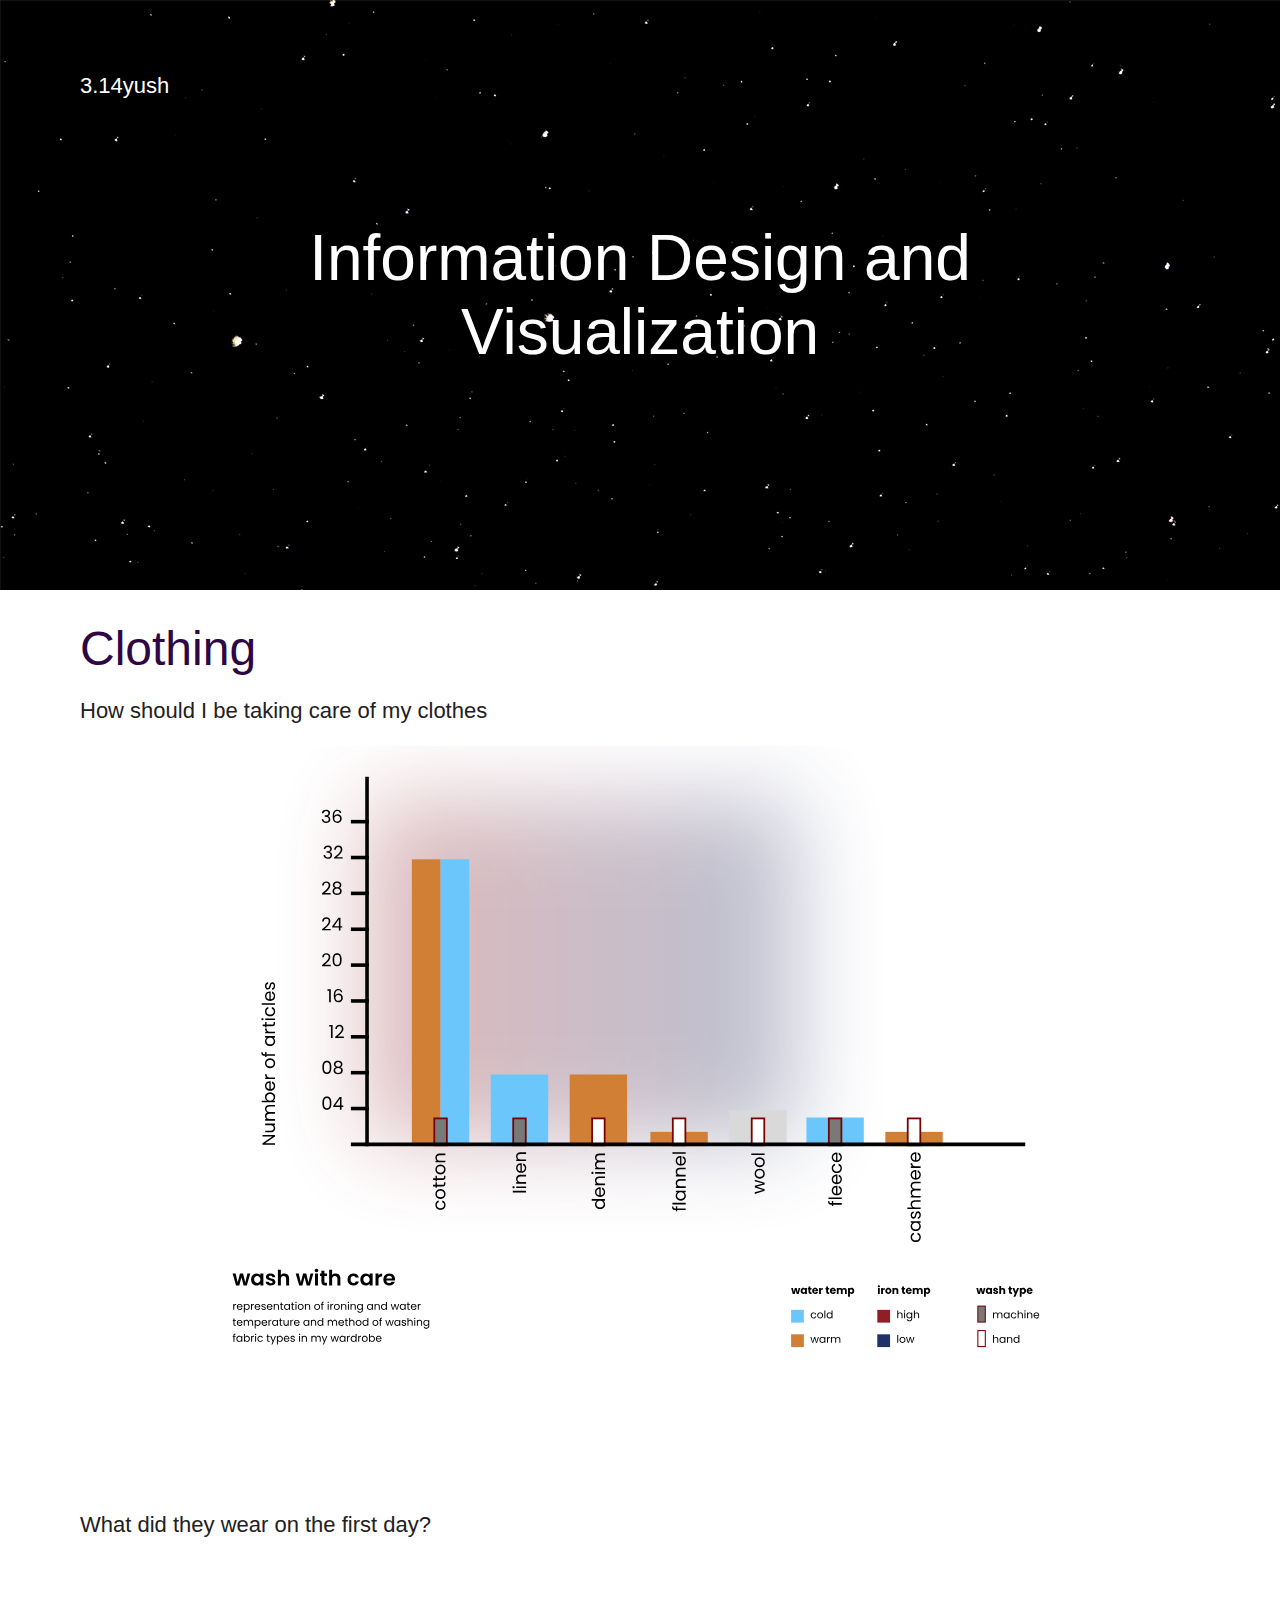
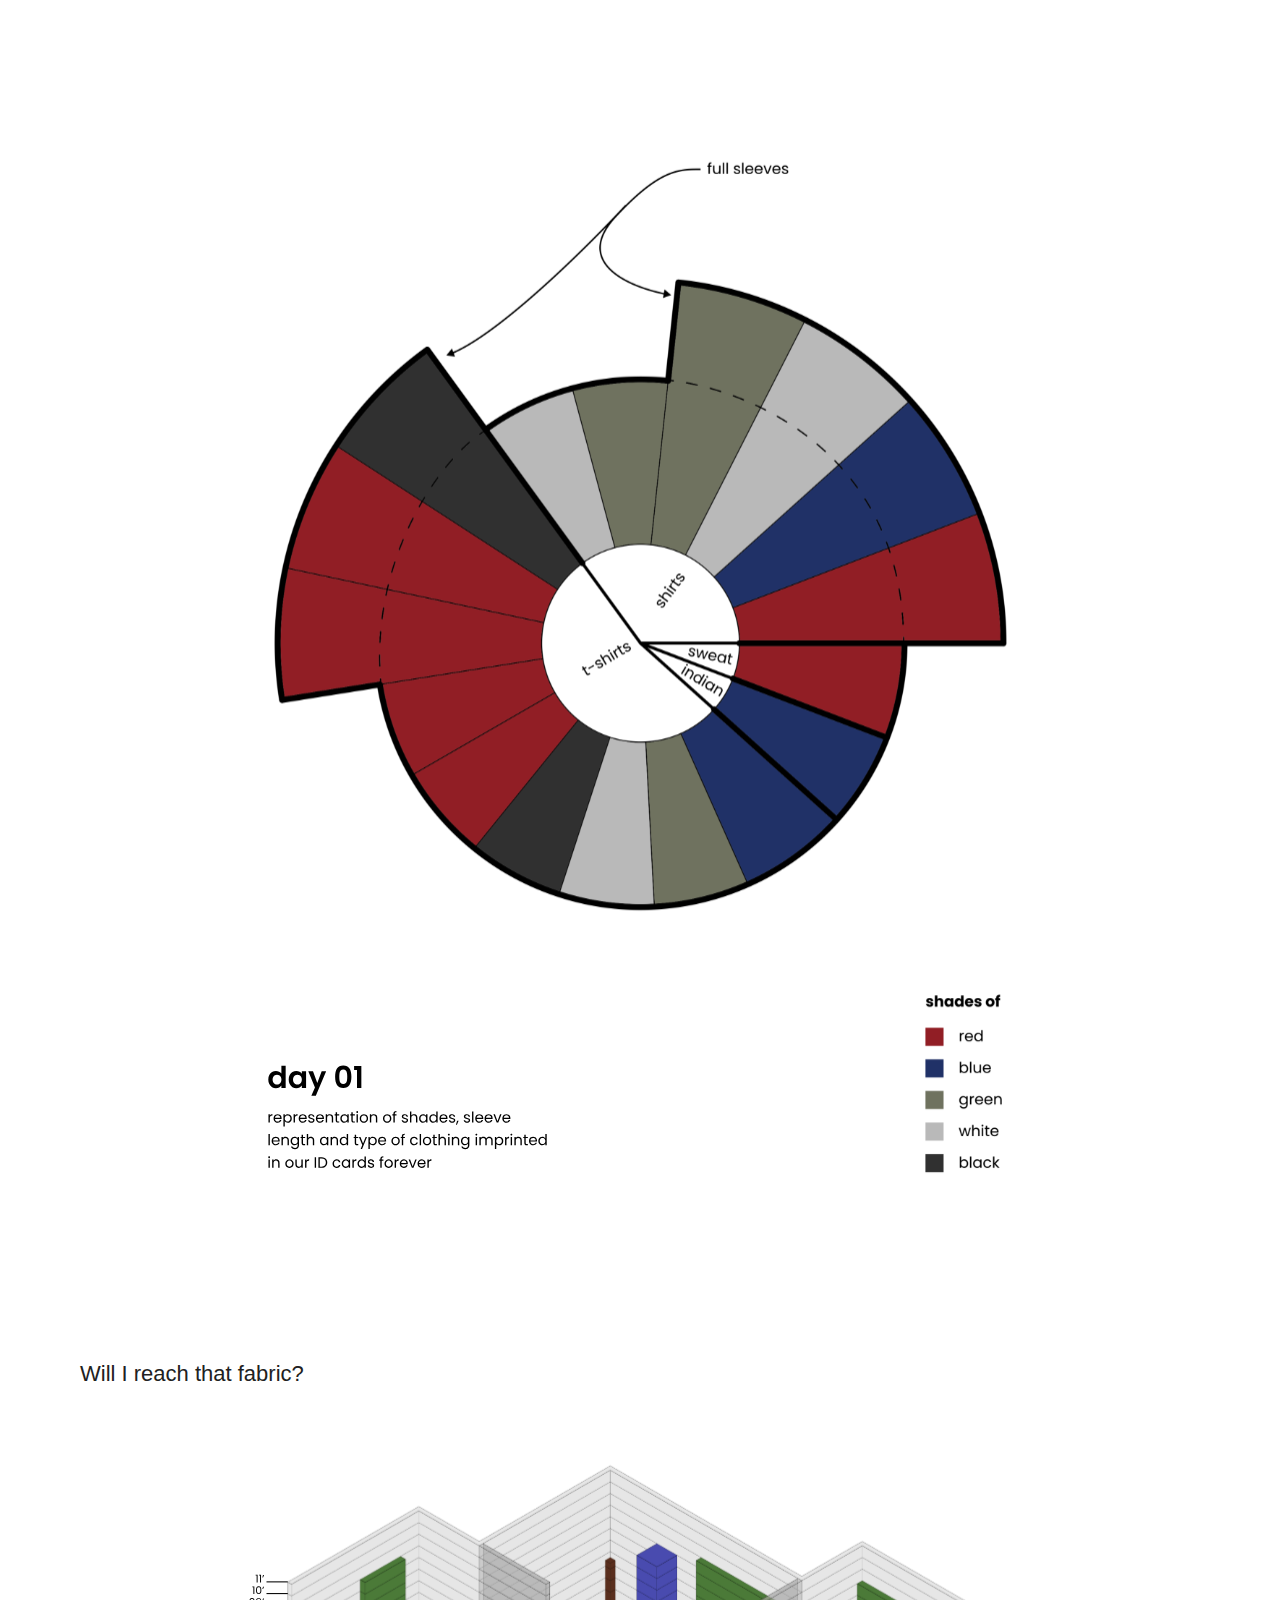
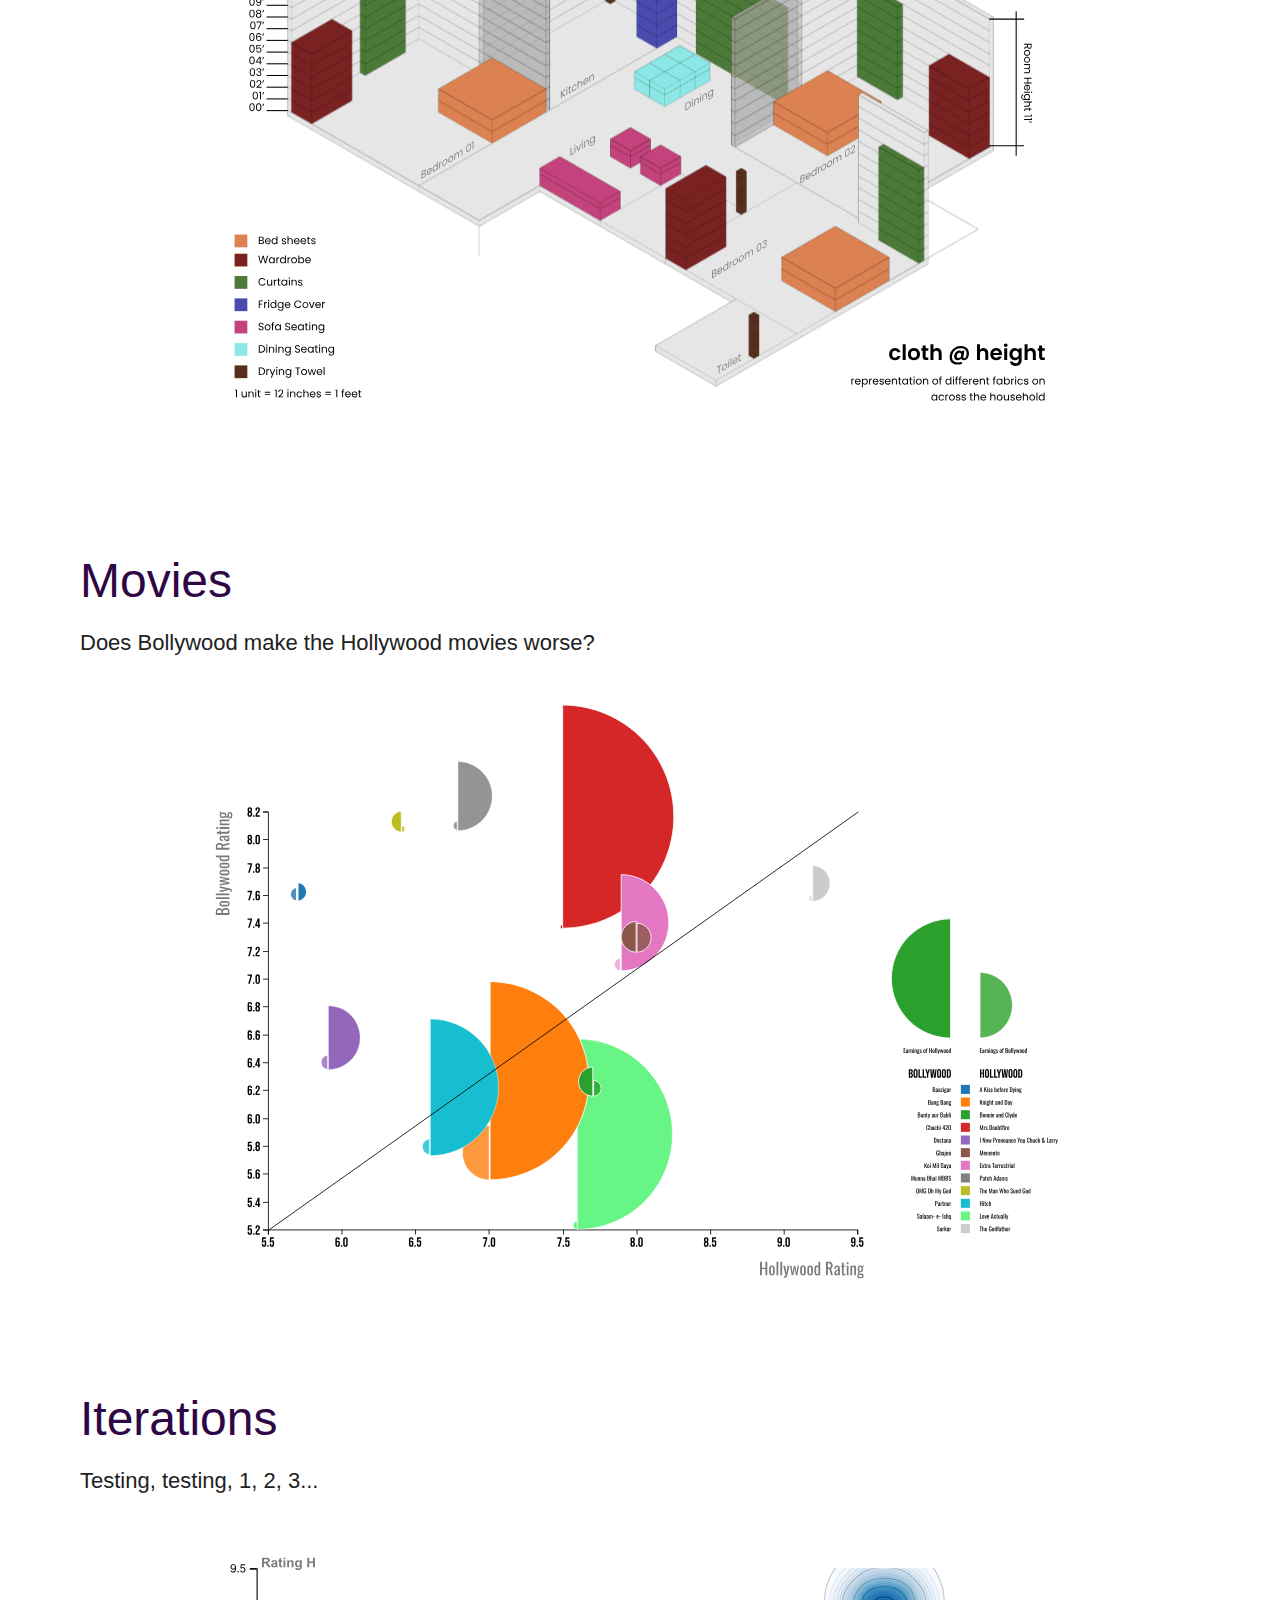
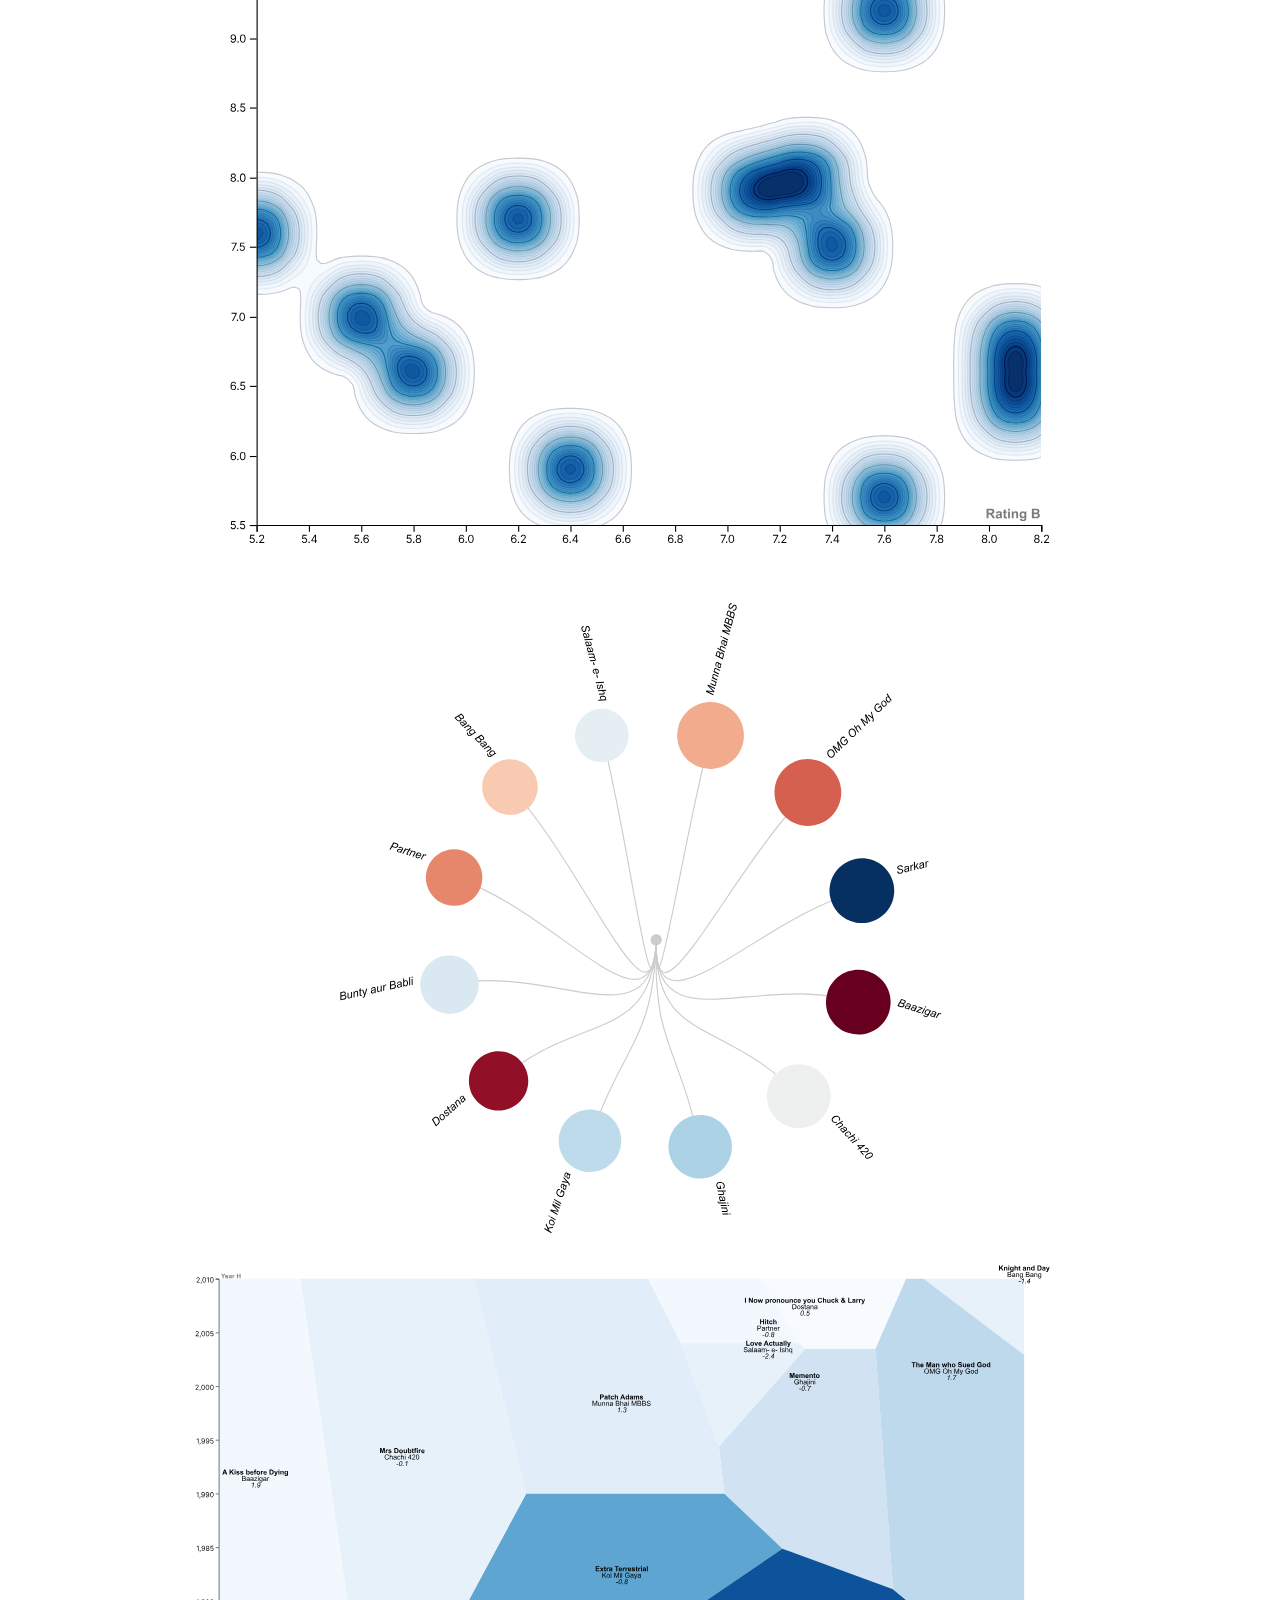
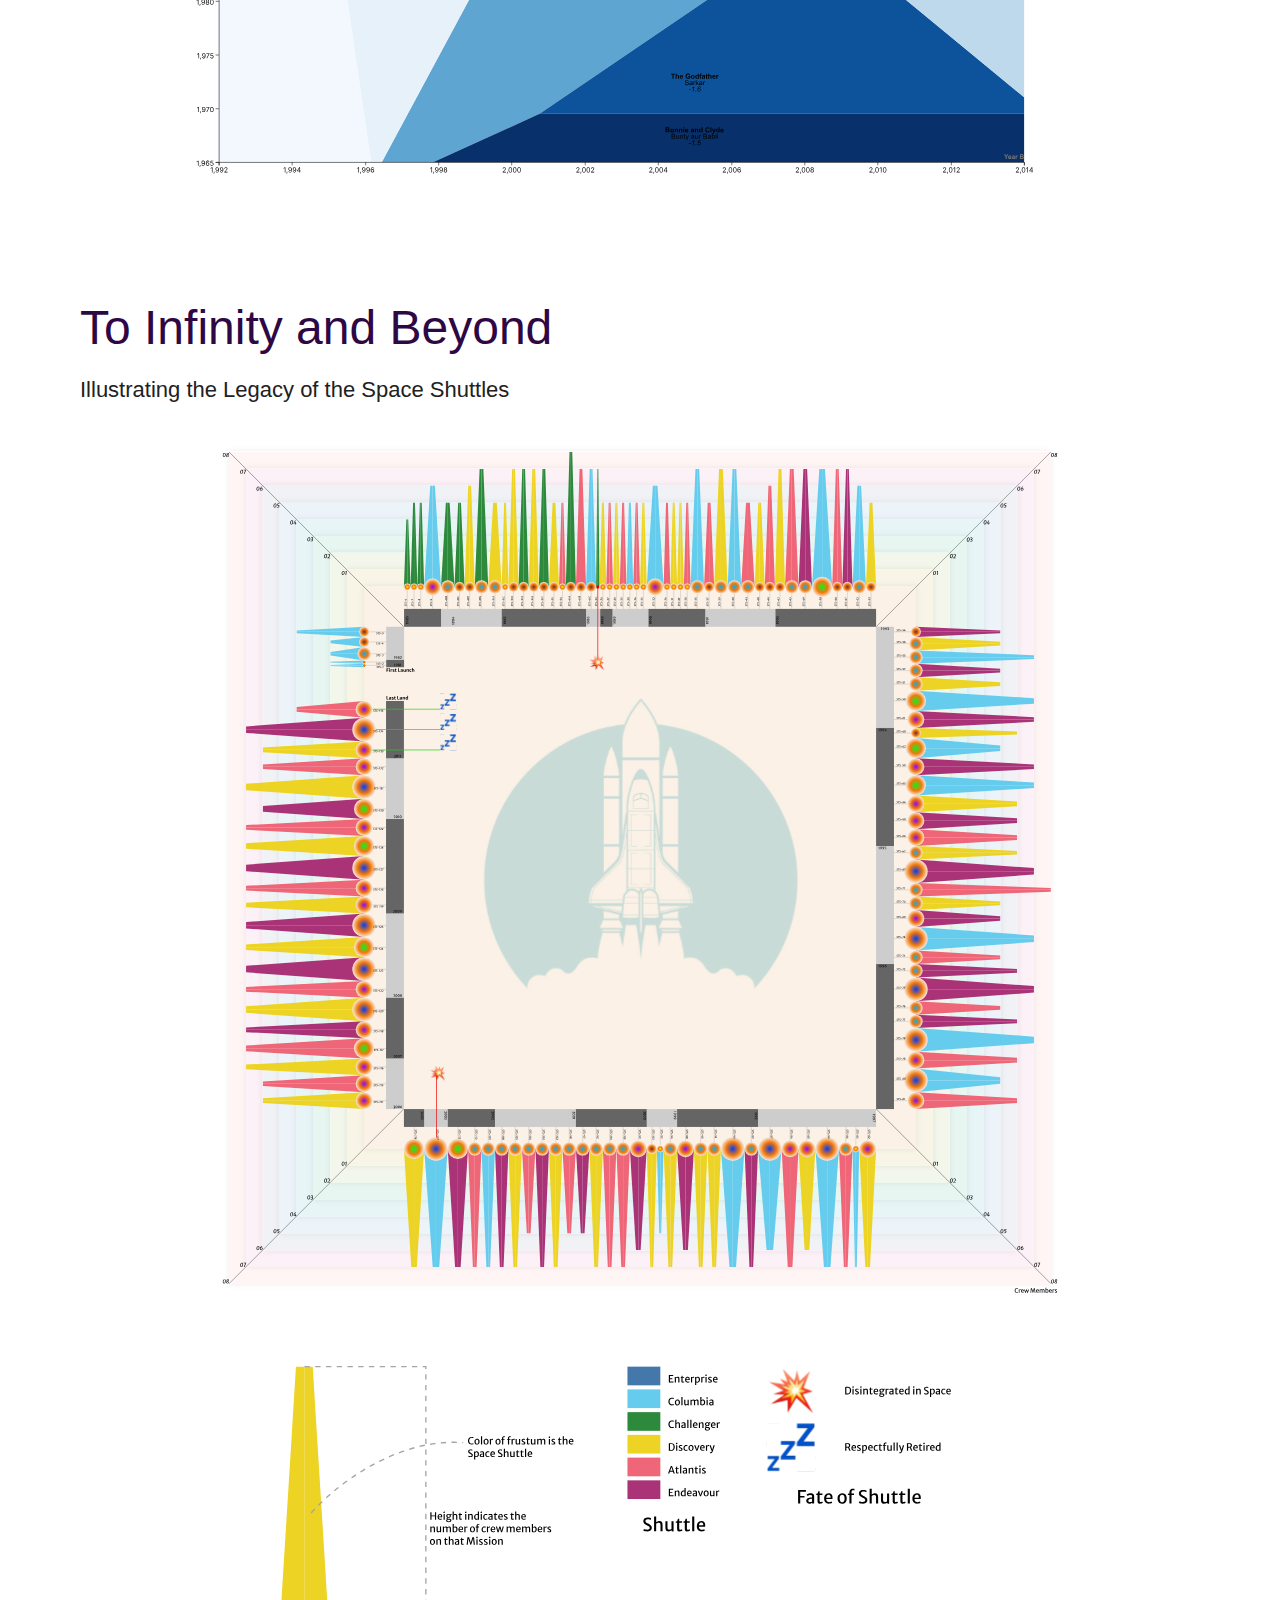
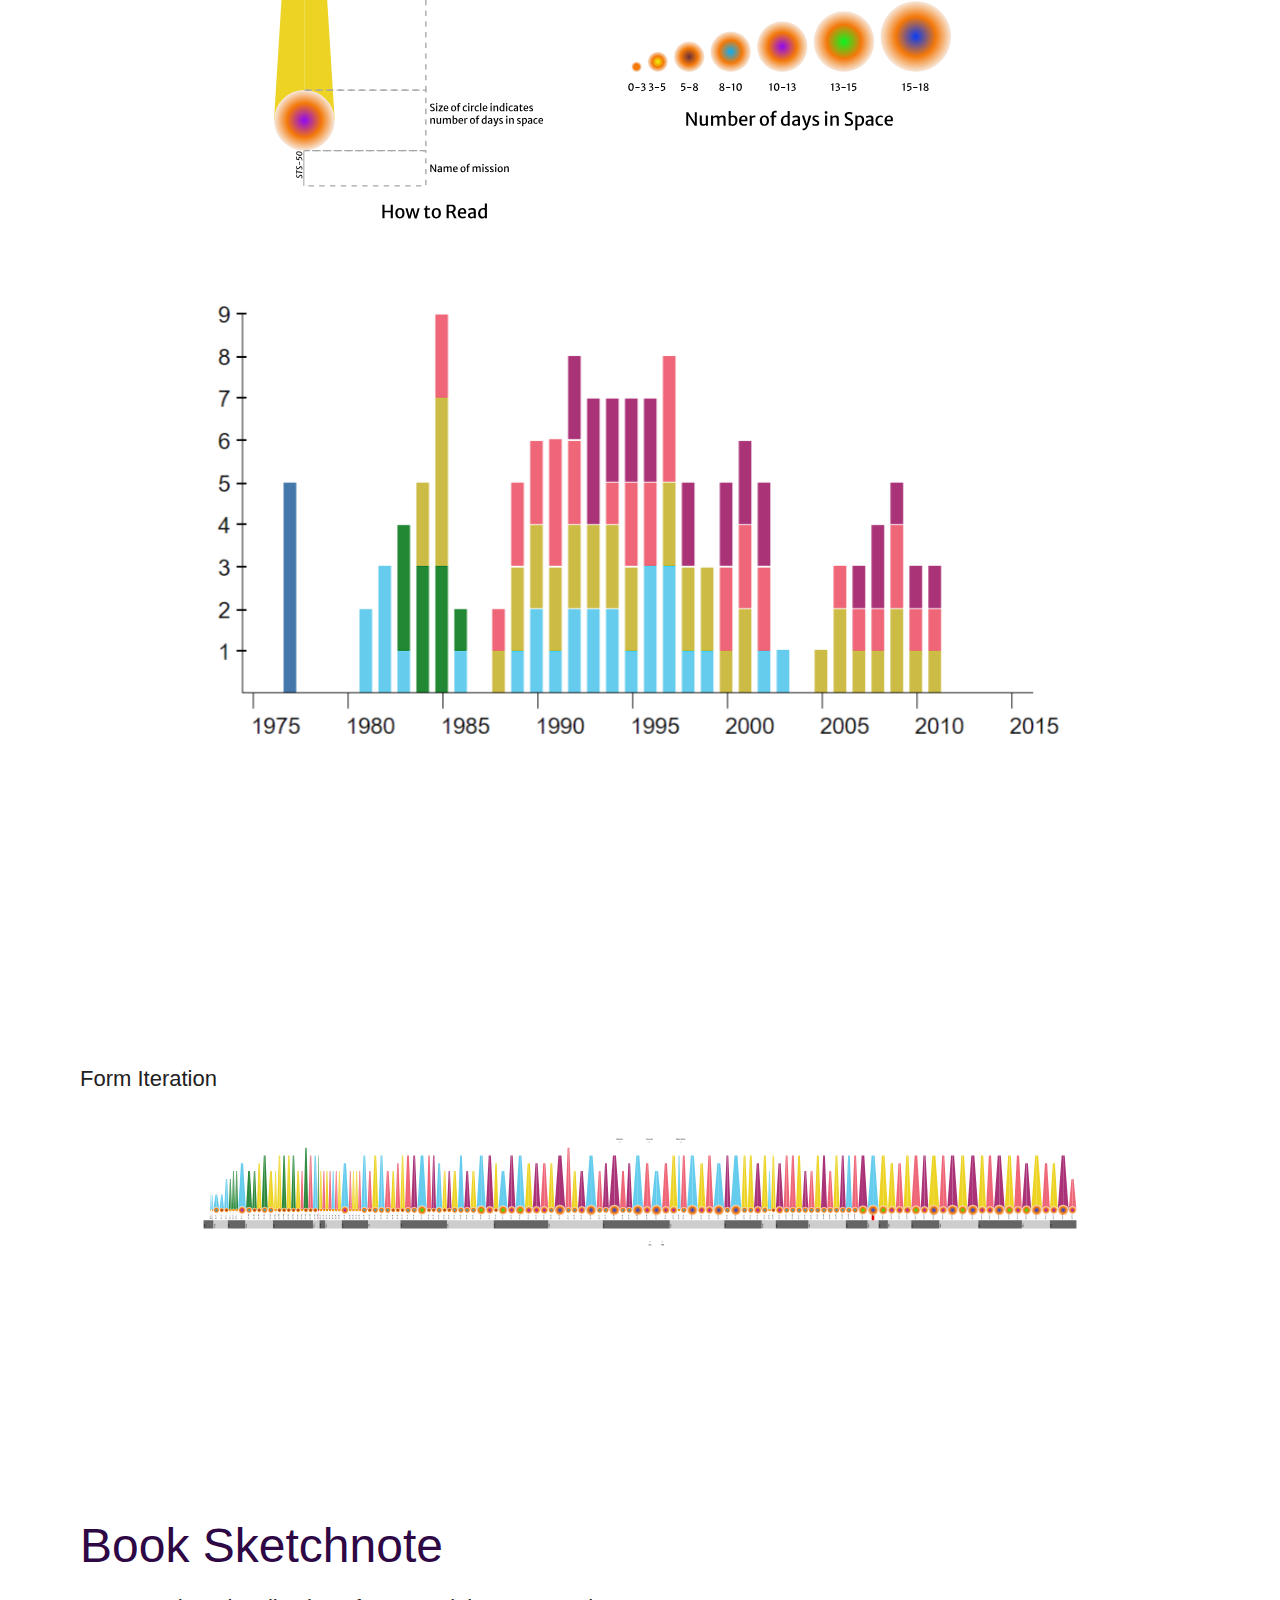
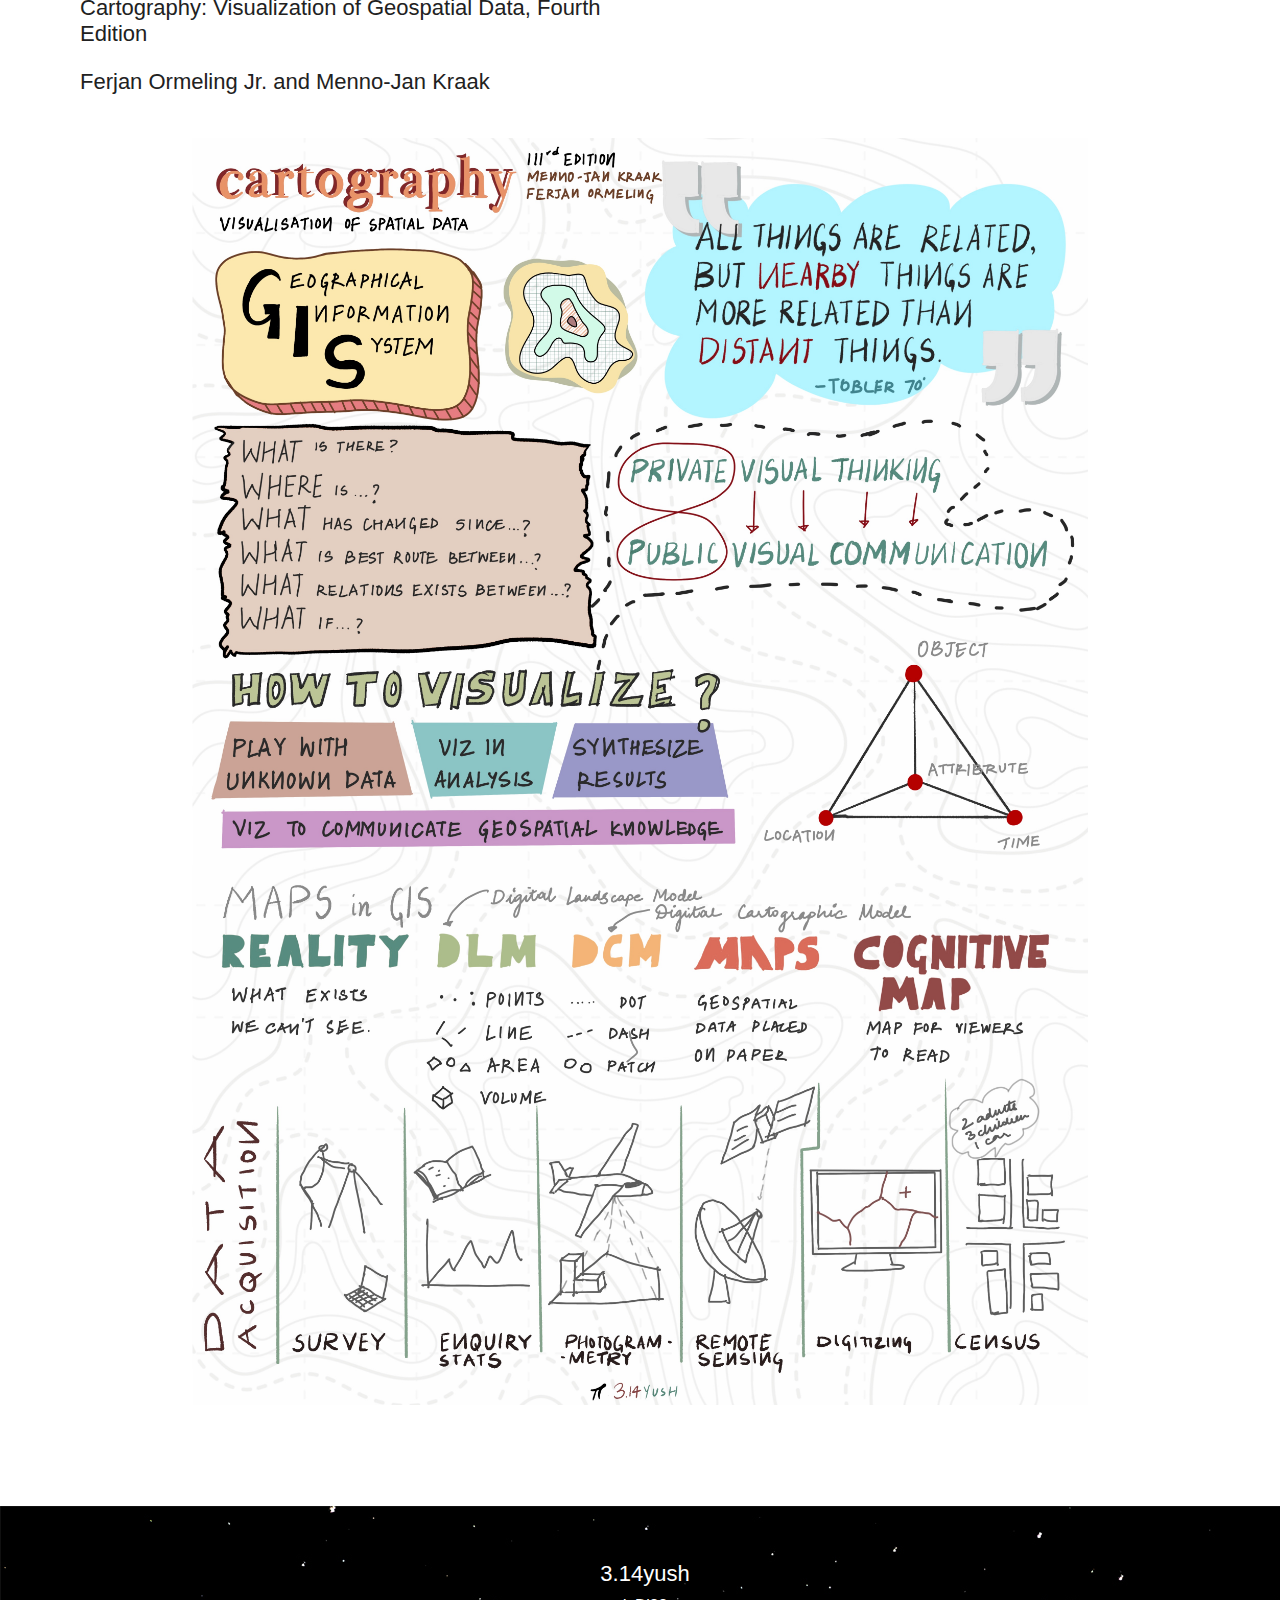
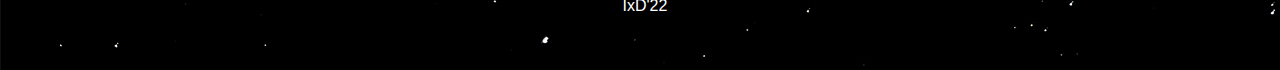
==== commit e11c58d0: "newfont" ====
--- a/index.html
+++ b/index.html
@@ -6,7 +6,7 @@
     <title>3.14yush</title>
     <link rel="preconnect" href="https://fonts.googleapis.com">
     <link rel="preconnect" href="https://fonts.gstatic.com" crossorigin>
-    <link href="https://fonts.googleapis.com/css2?family=Oswald:wght@400;600&display=swap" rel="stylesheet">
+    <link href="https://fonts.googleapis.com/css2?family=Playfair+Display:wght@400;700&display=swap" rel="stylesheet">
   <link rel="stylesheet" href="./style.css">
 
 </head>
@@ -37,7 +37,7 @@
     <br>
     <div class="div-section">
         <p class="heading"></p>
-        <p class="sub-heading">WWill I reach that fabric? </p>
+        <p class="sub-heading">Will I reach that fabric? </p>
         <img class="image" type="svg" src="./Assets/01_3-Clothes@height.svg">
     </div>
     <br>
--- a/style.css
+++ b/style.css
@@ -62,7 +62,7 @@
 }
 .image
 {
-    width: 90%;
+    width: 80%;
     display: block;
     margin: auto;
     text-align: center;
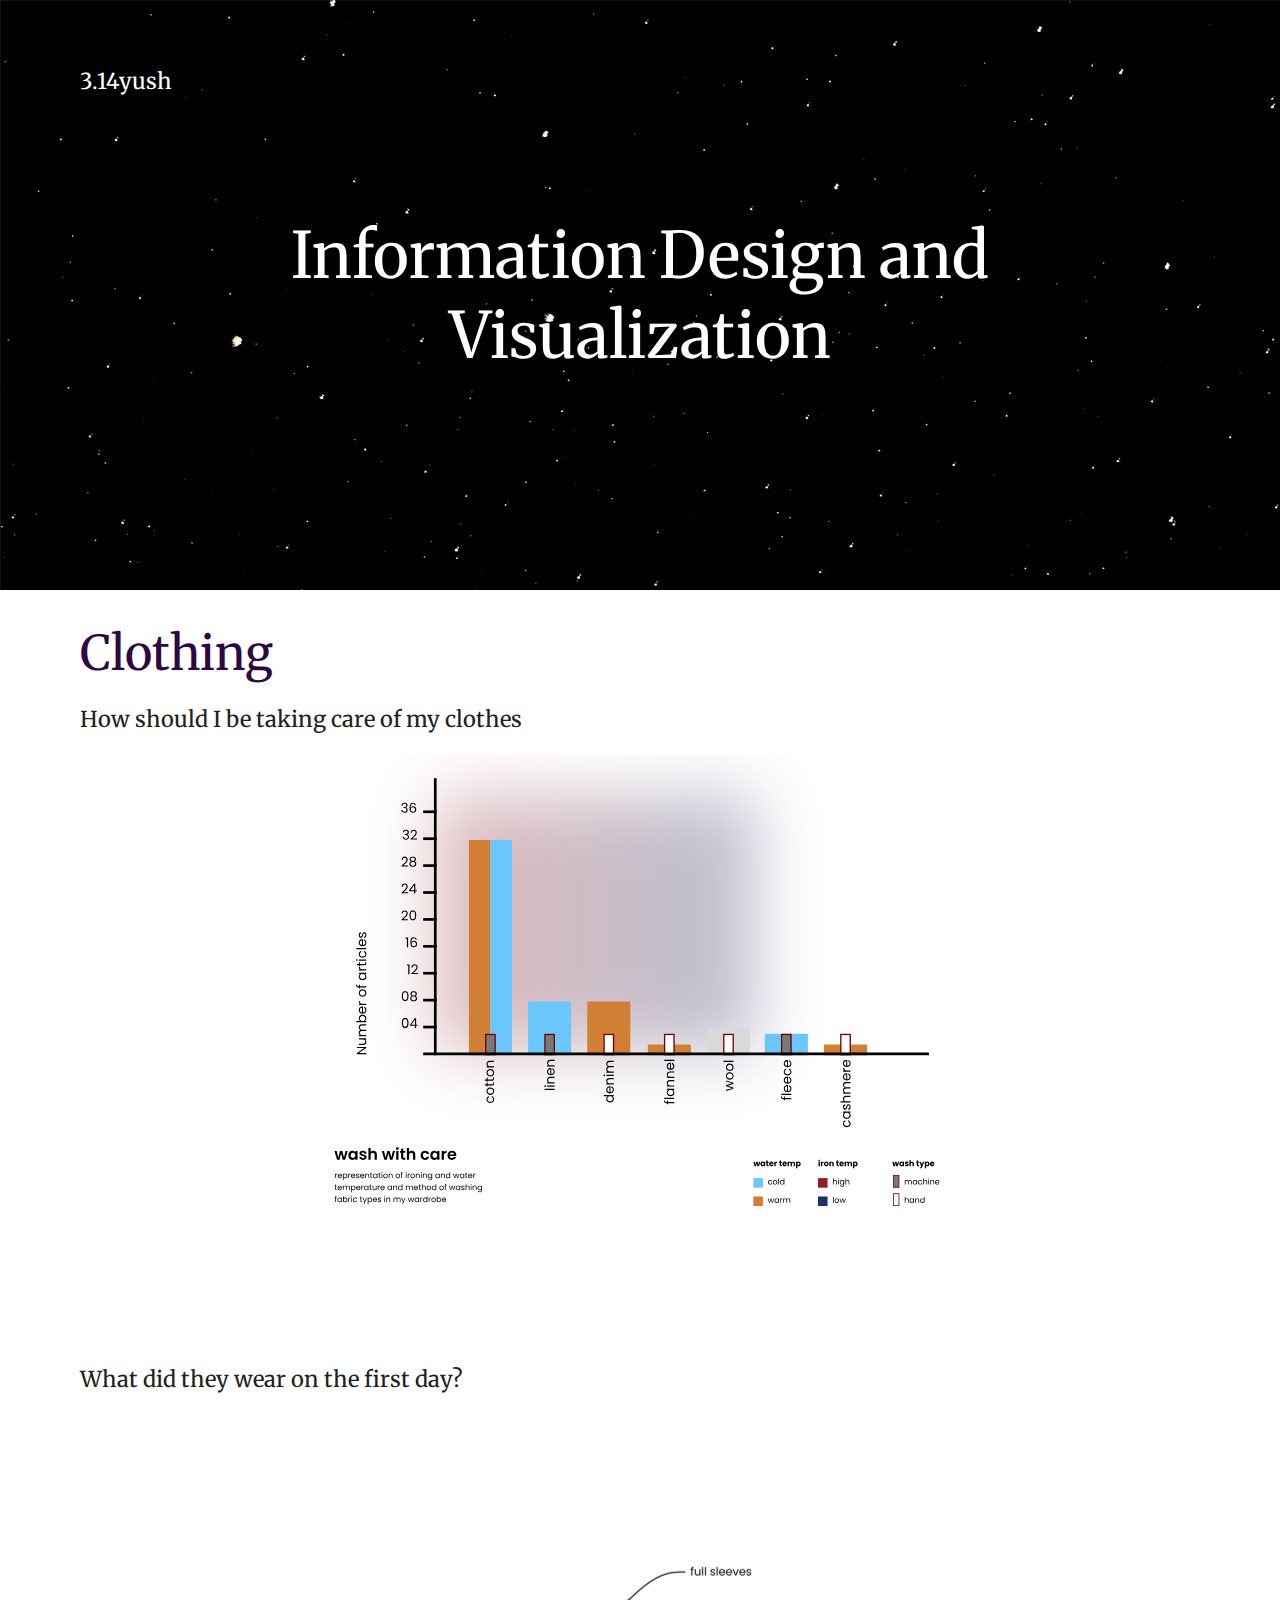
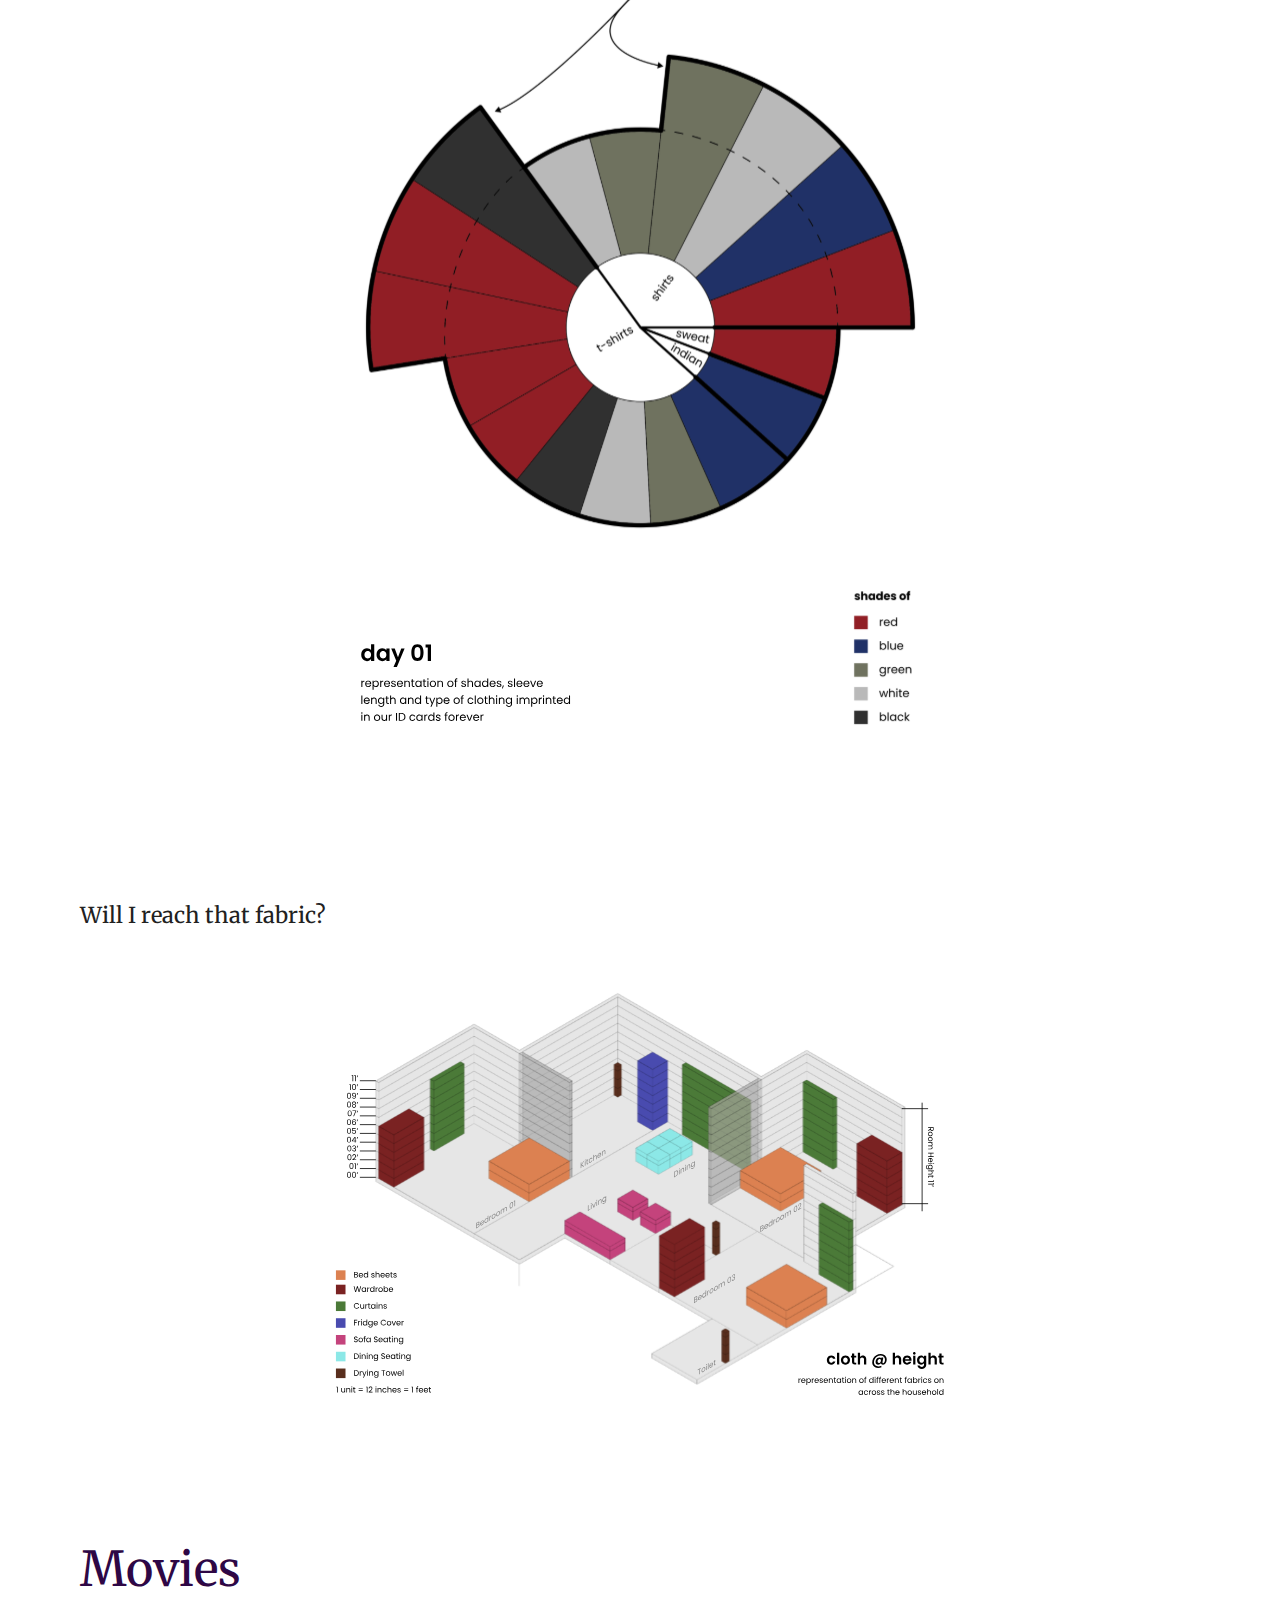
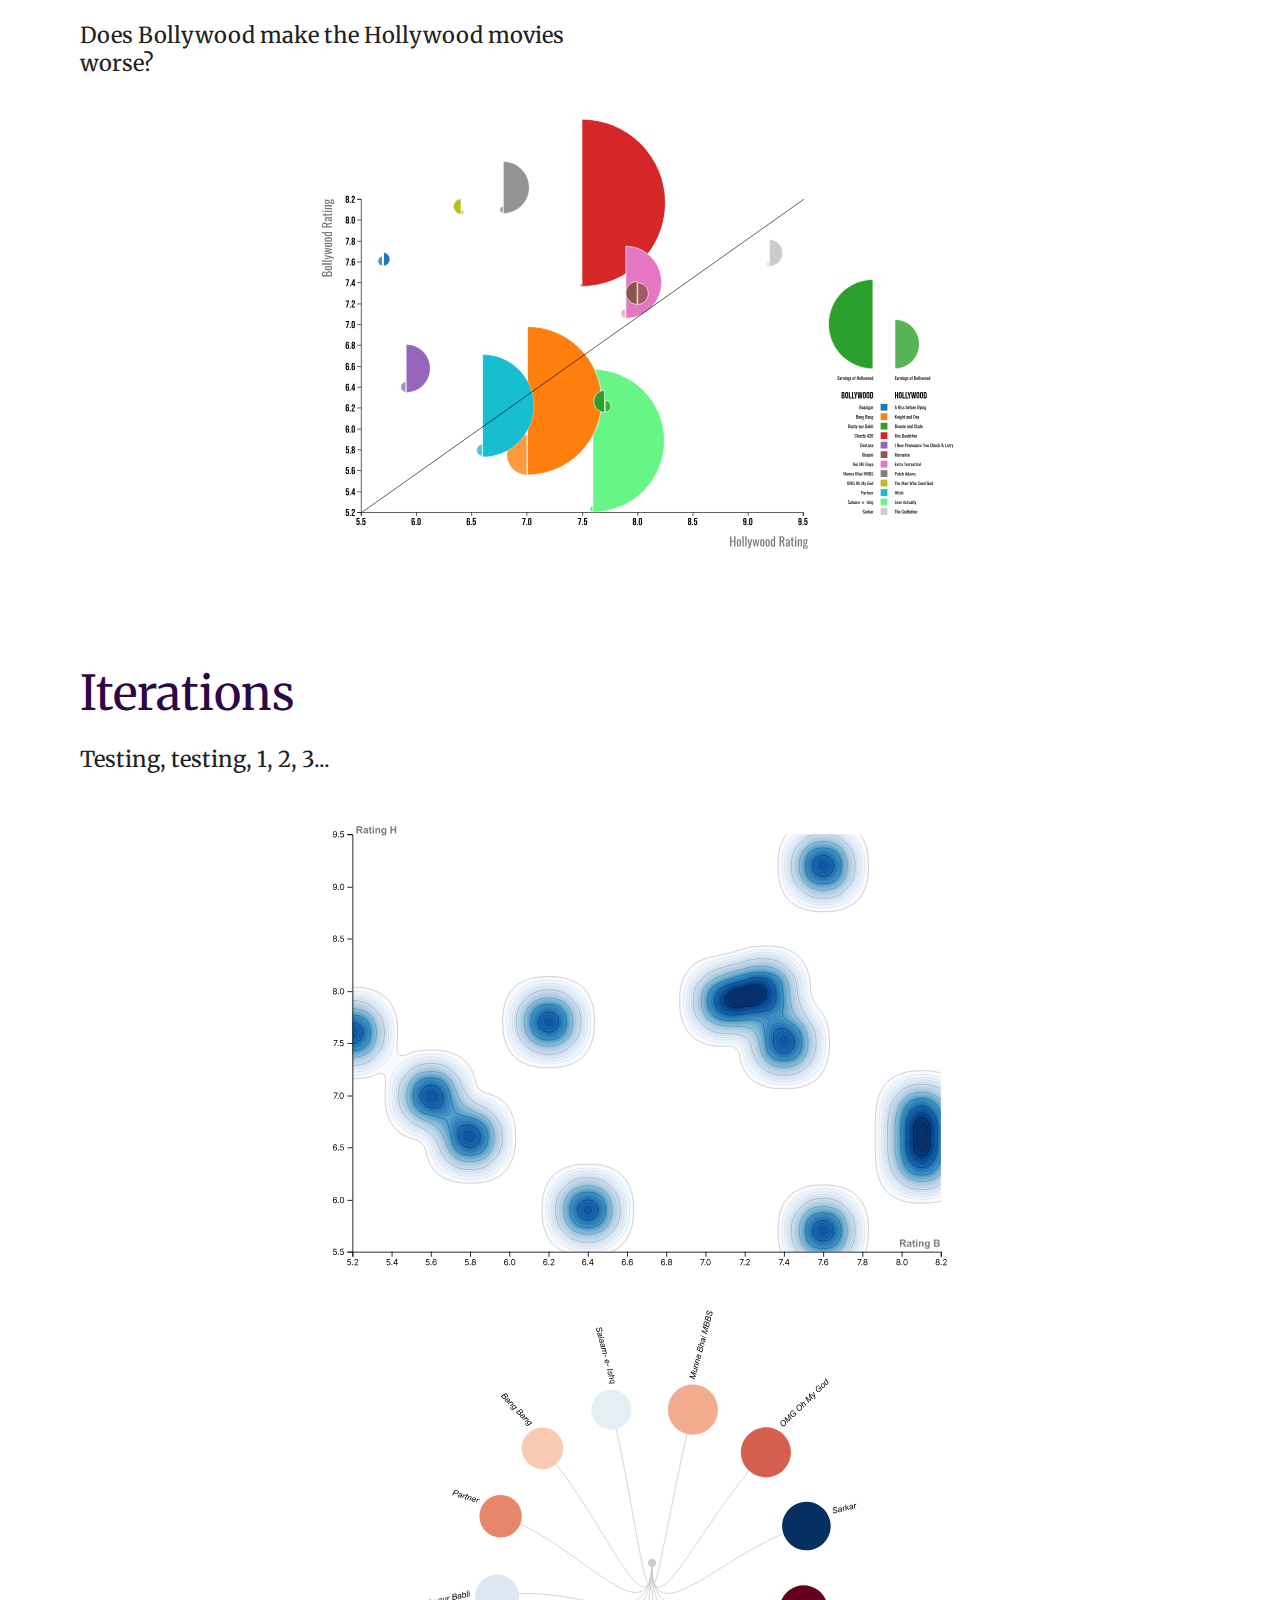
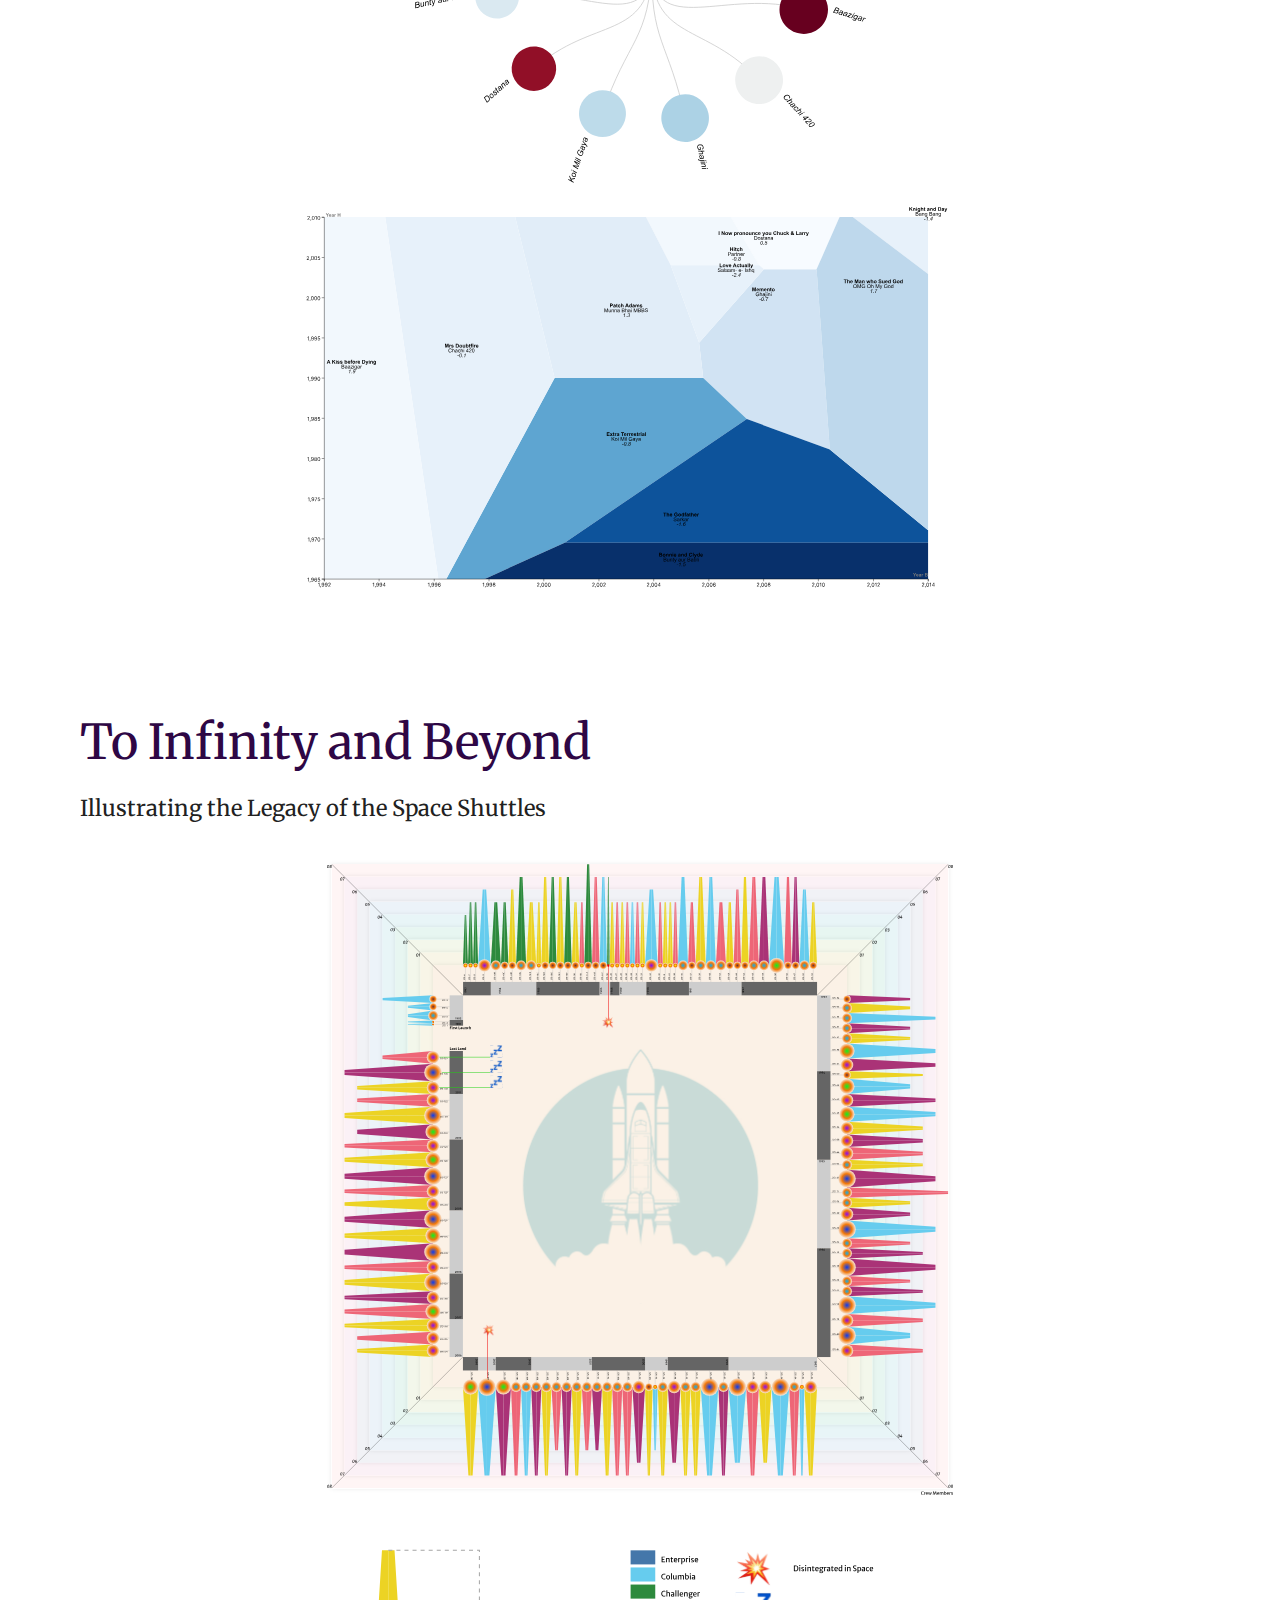
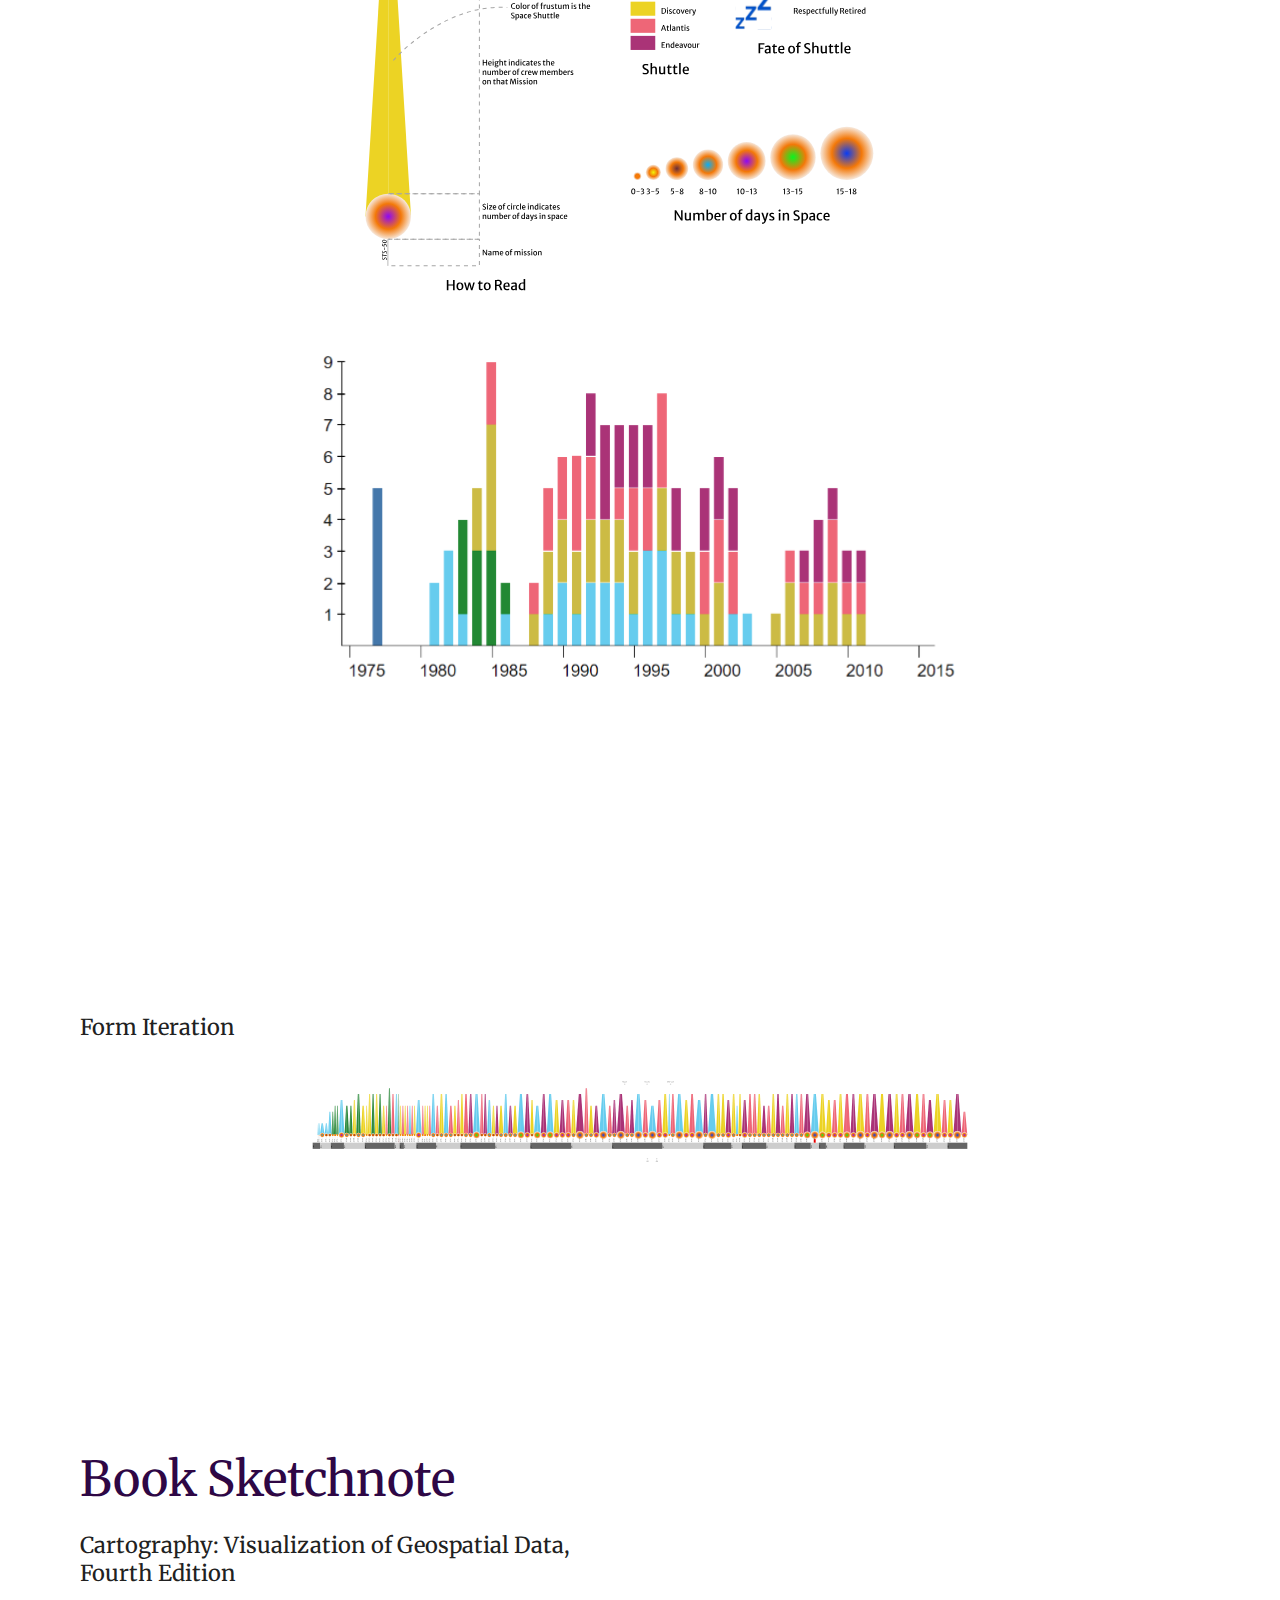
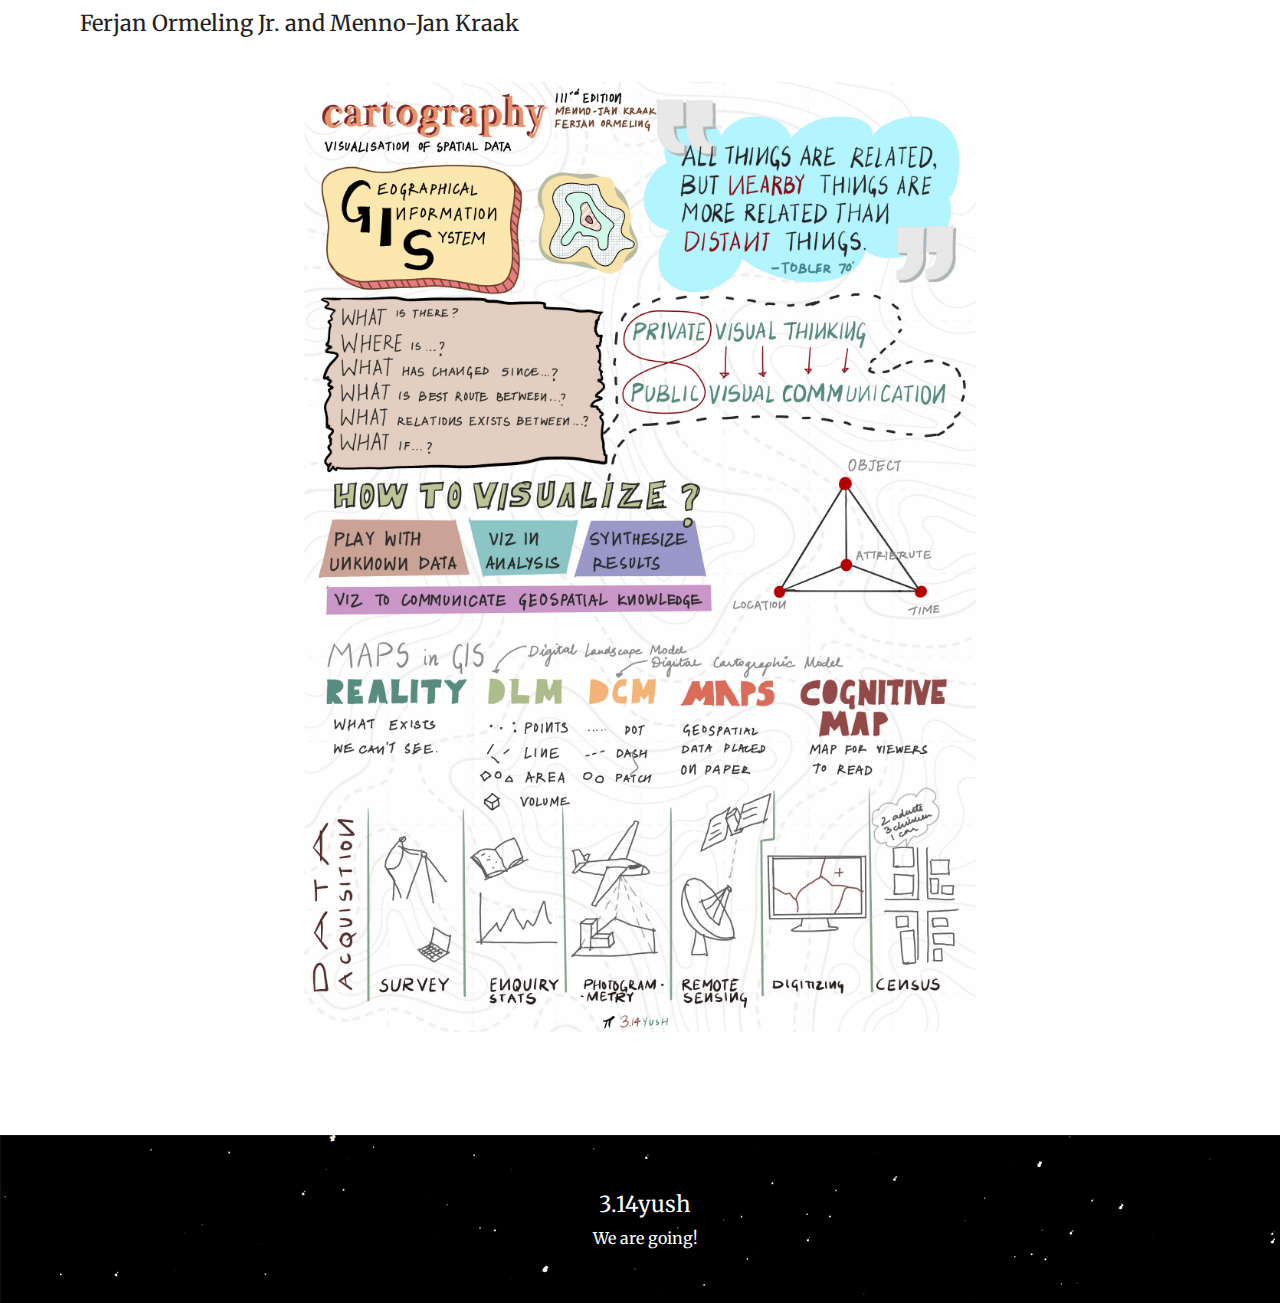
==== commit 4065a987: "here2" ====
--- a/index.html
+++ b/index.html
@@ -6,7 +6,7 @@
     <title>3.14yush</title>
     <link rel="preconnect" href="https://fonts.googleapis.com">
     <link rel="preconnect" href="https://fonts.gstatic.com" crossorigin>
-    <link href="https://fonts.googleapis.com/css2?family=Playfair+Display:wght@400;700&display=swap" rel="stylesheet">
+    <link href="https://fonts.googleapis.com/css2?family=Merriweather:wght@400;700&display=swap" rel="stylesheet">
   <link rel="stylesheet" href="./style.css">
 
 </head>
@@ -79,7 +79,7 @@
     <br>
     <div class="footer">
         <p class="footer-text font-size-22">3.14yush</p>
-        <p class="footer-text font-size-16">IxD'22</p>
+        <p class="footer-text font-size-16">We are going!</p>
     </div>
 </body>
 </html>--- a/style.css
+++ b/style.css
@@ -30,7 +30,7 @@
 .body-section
 {
     font-size: 18px;
-    font-family: 'Outfit', sans-serif;
+    font-family: 'Merriweather', serif;
     margin: 0px;
 }
 .cover-heading
@@ -57,12 +57,11 @@
     flex-direction: column;
     
 }
-.flex-items{
 
-}
+
 .image
 {
-    width: 80%;
+    width: 60%;
     display: block;
     margin: auto;
     text-align: center;
